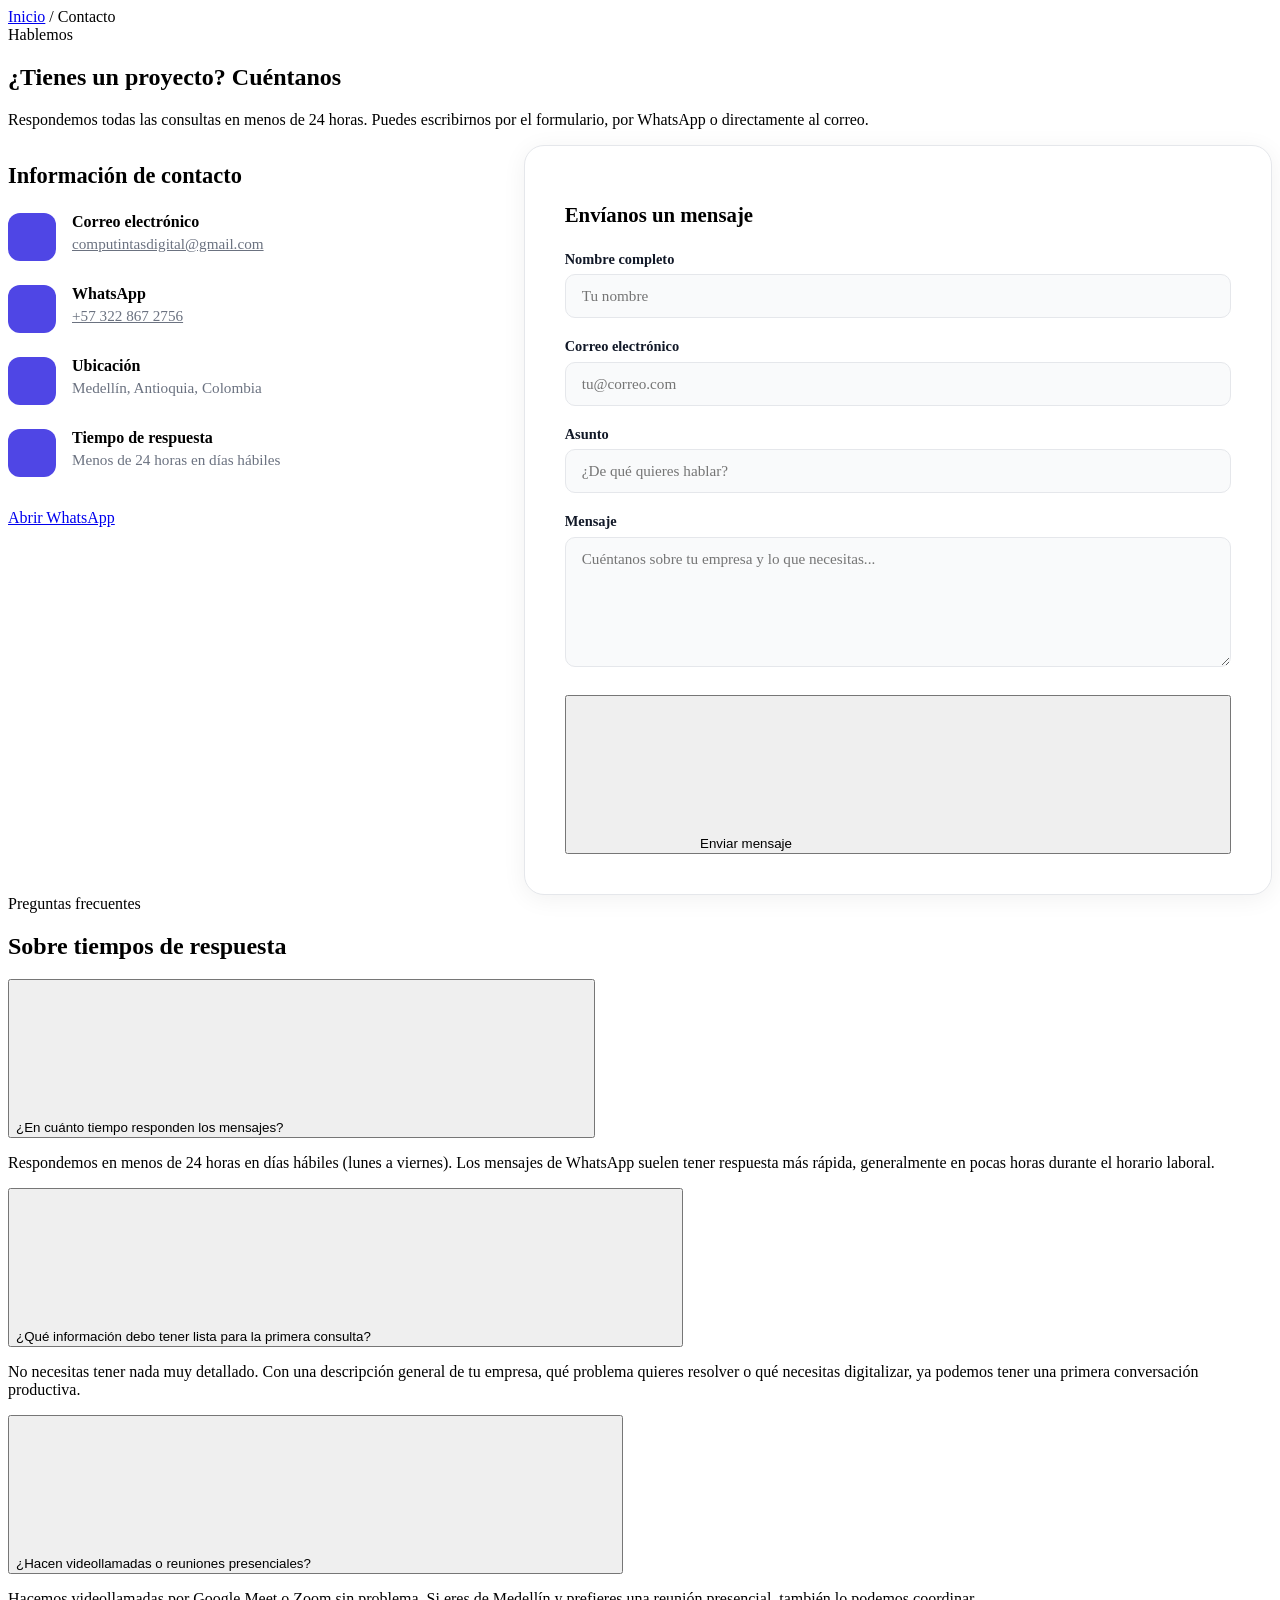
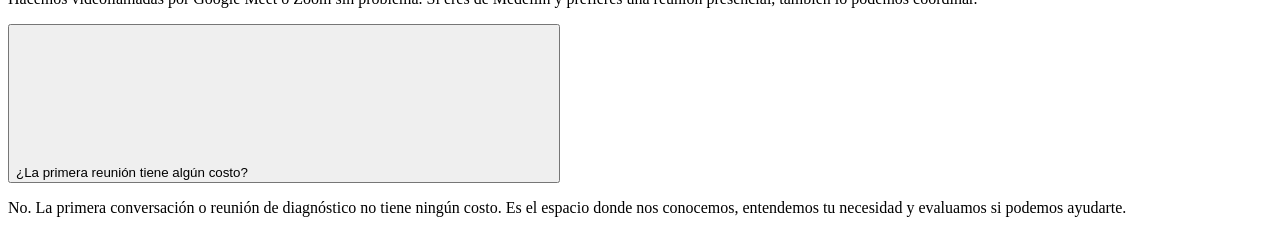
==== contacto/index.html @ 759f78fa "feat: agregar 6 paginas (SEO: paginas-web, desarrollo-software, software-empresarial + estandar: por" ====
<!DOCTYPE html>
<html lang="es">
<head>
  <meta charset="UTF-8" />
  <meta name="viewport" content="width=device-width, initial-scale=1.0" />
  <title>Contacto | Computintas Digital</title>
  <meta name="description" content="Contáctanos para hablar sobre tu proyecto. Respondemos en menos de 24 horas. Escríbenos por WhatsApp o correo electrónico." />
  <link rel="canonical" href="https://computintasdigital.com/contacto/" />
  <link rel="icon" type="image/png" href="/web/favicon.png" />
  <link rel="stylesheet" href="/web/assets/css/styles.css?v=191" />
  <link rel="stylesheet" href="/web/assets/css/page-styles.css?v=1" />
  <style>
    /* Estilos del formulario de contacto */
    .contact-grid {
      display: grid;
      grid-template-columns: 1fr 1.6fr;
      gap: 3rem;
      align-items: start;
    }
    @media (max-width: 768px) {
      .contact-grid { grid-template-columns: 1fr; }
    }
    .contact-info-list {
      display: flex;
      flex-direction: column;
      gap: 1.5rem;
      list-style: none;
      padding: 0;
      margin: 0;
    }
    .contact-info-item {
      display: flex;
      align-items: flex-start;
      gap: 1rem;
    }
    .contact-info-item .icon-wrap {
      width: 48px;
      height: 48px;
      border-radius: 12px;
      background: var(--color-primary, #4f46e5);
      display: flex;
      align-items: center;
      justify-content: center;
      flex-shrink: 0;
    }
    .contact-info-item .icon-wrap svg {
      width: 1.4rem;
      height: 1.4rem;
      color: #fff;
      fill: none;
      stroke: currentColor;
      stroke-width: 2;
    }
    .contact-info-item strong { display: block; font-weight: 600; margin-bottom: .2rem; }
    .contact-info-item span { color: var(--color-text-muted, #6b7280); font-size: .95rem; }
    /* Formulario */
    .contact-form-card {
      background: var(--color-surface, #fff);
      border: 1px solid var(--color-border, #e5e7eb);
      border-radius: 1.25rem;
      padding: 2.5rem;
      box-shadow: 0 4px 24px rgba(0,0,0,.06);
    }
    .form-group { margin-bottom: 1.25rem; }
    .form-group label {
      display: block;
      font-size: .9rem;
      font-weight: 600;
      margin-bottom: .4rem;
      color: var(--color-text, #111827);
    }
    .form-group input,
    .form-group select,
    .form-group textarea {
      width: 100%;
      padding: .75rem 1rem;
      border: 1.5px solid var(--color-border, #e5e7eb);
      border-radius: .625rem;
      font-size: .95rem;
      font-family: inherit;
      background: var(--color-bg, #f9fafb);
      color: var(--color-text, #111827);
      transition: border-color .2s, box-shadow .2s;
      box-sizing: border-box;
    }
    .form-group input:focus,
    .form-group select:focus,
    .form-group textarea:focus {
      outline: none;
      border-color: var(--color-primary, #4f46e5);
      box-shadow: 0 0 0 3px rgba(79,70,229,.12);
    }
    .form-group textarea { min-height: 130px; resize: vertical; }
    .form-status {
      margin-top: 1rem;
      padding: .875rem 1.25rem;
      border-radius: .75rem;
      font-size: .95rem;
      font-weight: 500;
      display: none;
    }
    .form-status.success {
      background: #ecfdf5;
      color: #065f46;
      border: 1px solid #a7f3d0;
      display: block;
    }
    .form-status.error {
      background: #fef2f2;
      color: #991b1b;
      border: 1px solid #fecaca;
      display: block;
    }
    .btn-submit-wrap { margin-top: 1.5rem; }
    .btn-submit-wrap .btn { width: 100%; justify-content: center; }
  </style>
</head>
<body>

  <div id="site-header-placeholder"></div>

  <main>

    <!-- HERO -->
    <section class="page-hero">
      <div class="page-breadcrumb">
        <a href="/">Inicio</a> / <span>Contacto</span>
      </div>
      <span class="page-hero-badge badge badge-primary">Hablemos</span>
      <h1>¿Tienes un proyecto? Cuéntanos</h1>
      <p>Respondemos todas las consultas en menos de 24 horas. Puedes escribirnos por el formulario, por WhatsApp o directamente al correo.</p>
    </section>

    <!-- GRID DE CONTACTO + FORMULARIO -->
    <section class="page-section">
      <div class="contact-grid">

        <!-- Info de contacto -->
        <div>
          <h2 style="font-size:1.4rem;margin-bottom:1.5rem;">Información de contacto</h2>
          <ul class="contact-info-list">
            <li class="contact-info-item reveal-on-scroll">
              <div class="icon-wrap">
                <svg class="icon"><use href="#i-mail"></use></svg>
              </div>
              <div>
                <strong>Correo electrónico</strong>
                <span><a href="mailto:computintasdigital@gmail.com" style="color:inherit;">computintasdigital@gmail.com</a></span>
              </div>
            </li>
            <li class="contact-info-item reveal-on-scroll">
              <div class="icon-wrap">
                <svg class="icon"><use href="#i-phone"></use></svg>
              </div>
              <div>
                <strong>WhatsApp</strong>
                <span><a href="https://wa.me/573228672756" target="_blank" rel="noopener noreferrer" style="color:inherit;">+57 322 867 2756</a></span>
              </div>
            </li>
            <li class="contact-info-item reveal-on-scroll">
              <div class="icon-wrap">
                <svg class="icon"><use href="#i-map"></use></svg>
              </div>
              <div>
                <strong>Ubicación</strong>
                <span>Medellín, Antioquia, Colombia</span>
              </div>
            </li>
            <li class="contact-info-item reveal-on-scroll">
              <div class="icon-wrap">
                <svg class="icon"><use href="#i-clock"></use></svg>
              </div>
              <div>
                <strong>Tiempo de respuesta</strong>
                <span>Menos de 24 horas en días hábiles</span>
              </div>
            </li>
          </ul>

          <div style="margin-top:2rem;">
            <a href="https://wa.me/573228672756" target="_blank" rel="noopener noreferrer" class="btn btn-primary" style="display:inline-flex;">
              Abrir WhatsApp
              <svg class="icon"><use href="#i-arrow-right"></use></svg>
            </a>
          </div>
        </div>

        <!-- Formulario -->
        <div class="contact-form-card reveal-on-scroll">
          <h2 style="font-size:1.3rem;margin-bottom:1.5rem;">Envíanos un mensaje</h2>
          <form id="contact-form" action="https://formspree.io/f/xjgdbqnv" method="POST" novalidate>
            <div class="form-group">
              <label for="contact-name">Nombre completo</label>
              <input type="text" id="contact-name" name="nombre" placeholder="Tu nombre" required autocomplete="name" />
            </div>
            <div class="form-group">
              <label for="contact-email">Correo electrónico</label>
              <input type="email" id="contact-email" name="email" placeholder="tu@correo.com" required autocomplete="email" />
            </div>
            <div class="form-group">
              <label for="contact-subject">Asunto</label>
              <input type="text" id="contact-subject" name="asunto" placeholder="¿De qué quieres hablar?" required />
            </div>
            <div class="form-group">
              <label for="contact-message">Mensaje</label>
              <textarea id="contact-message" name="mensaje" placeholder="Cuéntanos sobre tu empresa y lo que necesitas..." required></textarea>
            </div>
            <div id="form-status" class="form-status" role="alert" aria-live="polite"></div>
            <div class="btn-submit-wrap">
              <button type="submit" id="contact-submit" class="btn btn-primary">
                <span id="btn-text">Enviar mensaje</span>
                <svg class="icon"><use href="#i-arrow-right"></use></svg>
              </button>
            </div>
          </form>
        </div>

      </div>
    </section>

    <!-- FAQ CORTA -->
    <section class="page-section-alt">
      <div class="section-header">
        <span class="badge badge-primary">Preguntas frecuentes</span>
        <h2>Sobre tiempos de respuesta</h2>
      </div>
      <div class="faq-list">
        <div class="faq-item">
          <button class="faq-question" aria-expanded="false">
            <span>¿En cuánto tiempo responden los mensajes?</span>
            <svg class="icon faq-icon"><use href="#i-arrow-right"></use></svg>
          </button>
          <div class="faq-answer">
            <div class="faq-answer-inner">
              <p>Respondemos en menos de 24 horas en días hábiles (lunes a viernes). Los mensajes de WhatsApp suelen tener respuesta más rápida, generalmente en pocas horas durante el horario laboral.</p>
            </div>
          </div>
        </div>
        <div class="faq-item">
          <button class="faq-question" aria-expanded="false">
            <span>¿Qué información debo tener lista para la primera consulta?</span>
            <svg class="icon faq-icon"><use href="#i-arrow-right"></use></svg>
          </button>
          <div class="faq-answer">
            <div class="faq-answer-inner">
              <p>No necesitas tener nada muy detallado. Con una descripción general de tu empresa, qué problema quieres resolver o qué necesitas digitalizar, ya podemos tener una primera conversación productiva.</p>
            </div>
          </div>
        </div>
        <div class="faq-item">
          <button class="faq-question" aria-expanded="false">
            <span>¿Hacen videollamadas o reuniones presenciales?</span>
            <svg class="icon faq-icon"><use href="#i-arrow-right"></use></svg>
          </button>
          <div class="faq-answer">
            <div class="faq-answer-inner">
              <p>Hacemos videollamadas por Google Meet o Zoom sin problema. Si eres de Medellín y prefieres una reunión presencial, también lo podemos coordinar.</p>
            </div>
          </div>
        </div>
        <div class="faq-item">
          <button class="faq-question" aria-expanded="false">
            <span>¿La primera reunión tiene algún costo?</span>
            <svg class="icon faq-icon"><use href="#i-arrow-right"></use></svg>
          </button>
          <div class="faq-answer">
            <div class="faq-answer-inner">
              <p>No. La primera conversación o reunión de diagnóstico no tiene ningún costo. Es el espacio donde nos conocemos, entendemos tu necesidad y evaluamos si podemos ayudarte.</p>
            </div>
          </div>
        </div>
      </div>
    </section>

  </main>

  <div id="site-footer-placeholder"></div>

  <script src="/web/assets/js/components.js"></script>
  <script src="/web/assets/js/page-faq.js"></script>
  <script>
    (function () {
      const form = document.getElementById('contact-form');
      const statusEl = document.getElementById('form-status');
      const submitBtn = document.getElementById('contact-submit');
      const btnText = document.getElementById('btn-text');

      if (!form) return;

      form.addEventListener('submit', async function (e) {
        e.preventDefault();

        // Validación básica
        const nombre = form.querySelector('#contact-name').value.trim();
        const email = form.querySelector('#contact-email').value.trim();
        const mensaje = form.querySelector('#contact-message').value.trim();

        if (!nombre || !email || !mensaje) {
          showStatus('Por favor completa todos los campos obligatorios.', 'error');
          return;
        }

        // Estado de carga
        submitBtn.disabled = true;
        btnText.textContent = 'Enviando...';
        statusEl.className = 'form-status';
        statusEl.style.display = 'none';

        try {
          const data = new FormData(form);
          const response = await fetch(form.action, {
            method: 'POST',
            body: data,
            headers: { 'Accept': 'application/json' }
          });

          if (response.ok) {
            showStatus('¡Mensaje enviado correctamente! Te responderemos pronto.', 'success');
            form.reset();
          } else {
            const json = await response.json().catch(() => ({}));
            const msg = (json.errors && json.errors.map(err => err.message).join(', ')) ||
              'Ocurrió un error al enviar el mensaje. Inténtalo de nuevo o escríbenos directamente al correo.';
            showStatus(msg, 'error');
          }
        } catch (err) {
          showStatus('No se pudo conectar. Verifica tu conexión a internet e inténtalo de nuevo.', 'error');
        } finally {
          submitBtn.disabled = false;
          btnText.textContent = 'Enviar mensaje';
        }
      });

      function showStatus(message, type) {
        statusEl.textContent = message;
        statusEl.className = 'form-status ' + type;
        statusEl.scrollIntoView({ behavior: 'smooth', block: 'nearest' });
      }
    })();
  </script>
</body>
</html>
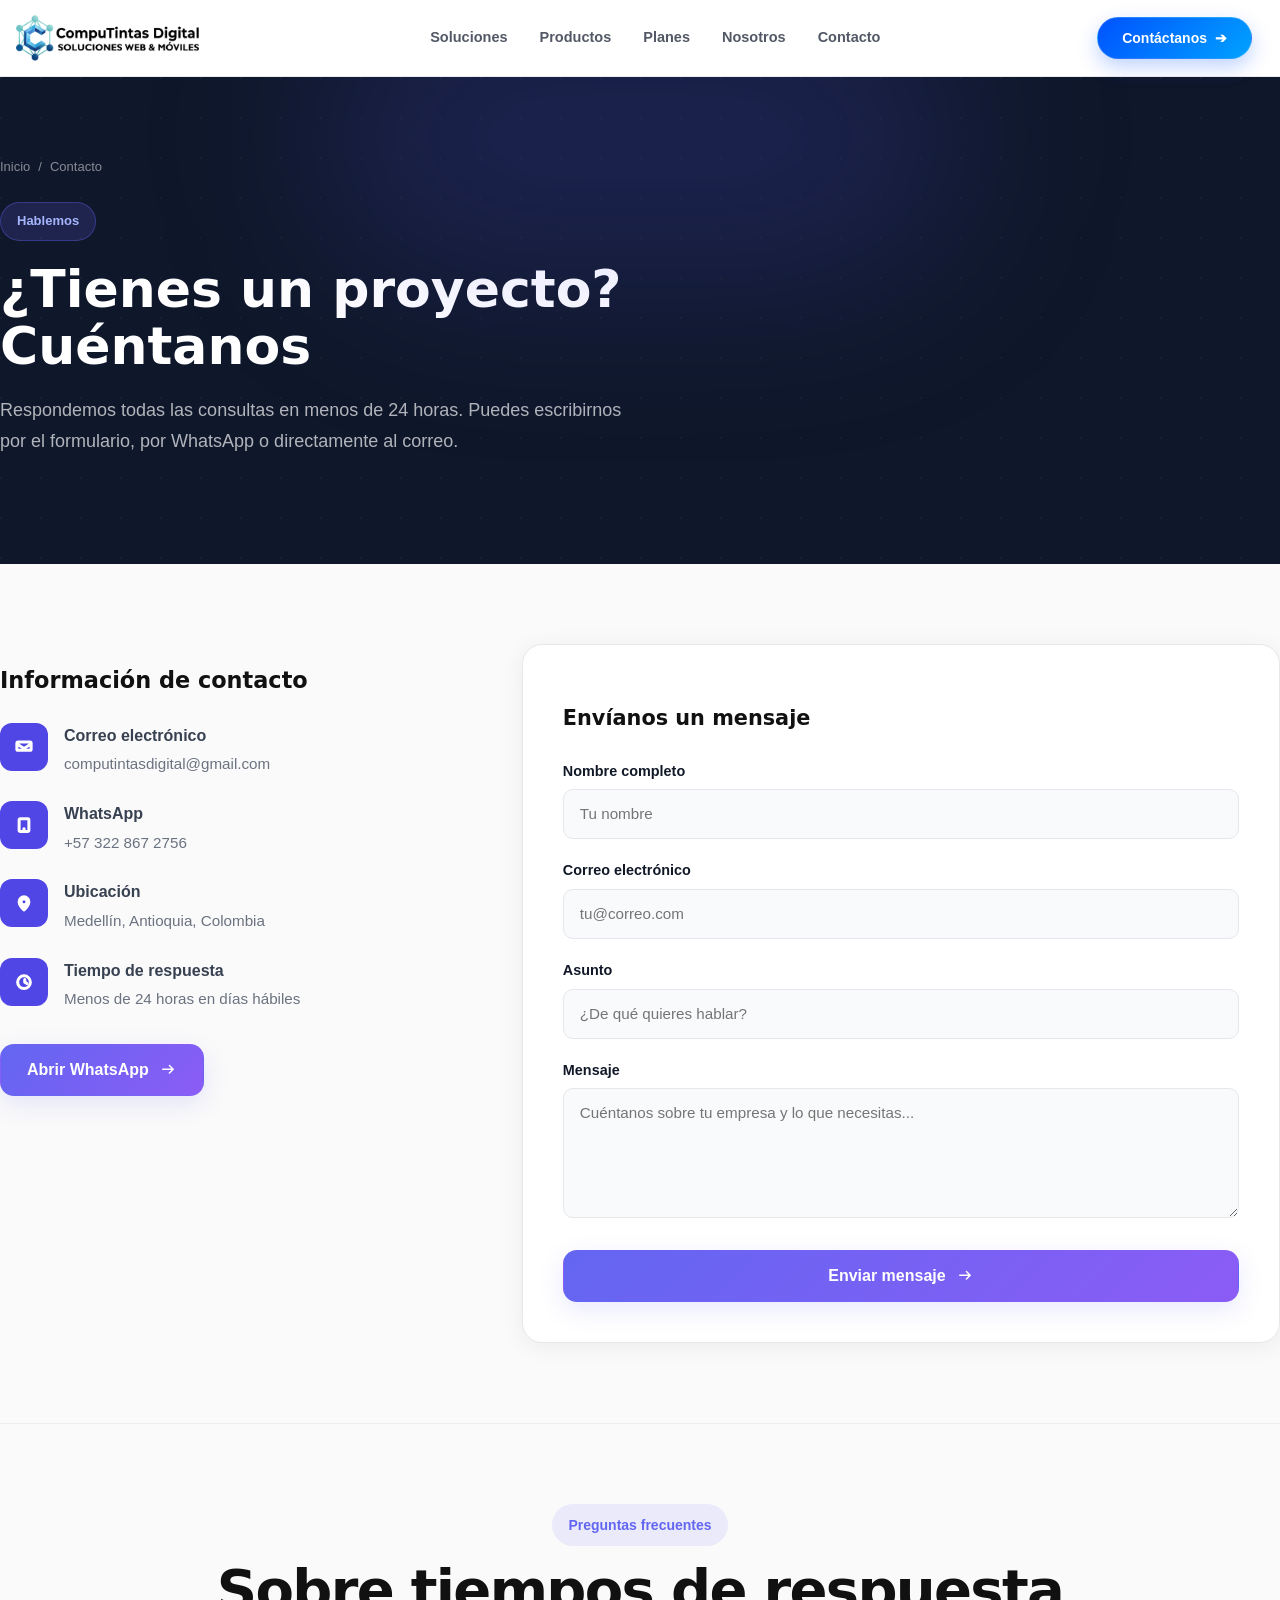
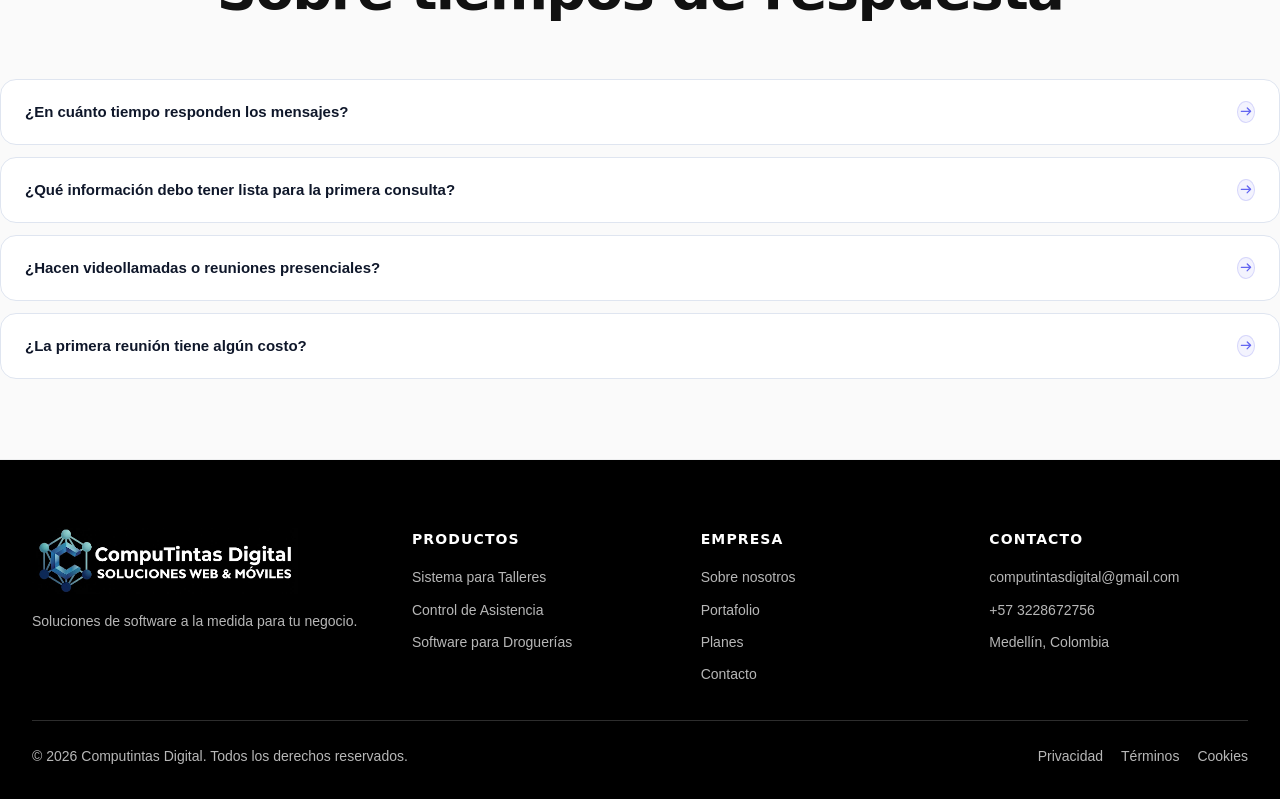
==== commit cbf1f842: "fix: eliminar prefijo /web/ de todas las rutas internas + agregar .htaccess al repo para que no se p" ====
--- a/contacto/index.html
+++ b/contacto/index.html
@@ -6,9 +6,9 @@
   <title>Contacto | Computintas Digital</title>
   <meta name="description" content="Contáctanos para hablar sobre tu proyecto. Respondemos en menos de 24 horas. Escríbenos por WhatsApp o correo electrónico." />
   <link rel="canonical" href="https://computintasdigital.com/contacto/" />
-  <link rel="icon" type="image/png" href="/web/favicon.png" />
-  <link rel="stylesheet" href="/web/assets/css/styles.css?v=191" />
-  <link rel="stylesheet" href="/web/assets/css/page-styles.css?v=1" />
+  <link rel="icon" type="image/png" href="/favicon.png" />
+  <link rel="stylesheet" href="/assets/css/styles.css?v=191" />
+  <link rel="stylesheet" href="/assets/css/page-styles.css?v=1" />
   <style>
     /* Estilos del formulario de contacto */
     .contact-grid {
@@ -276,8 +276,8 @@
 
   <div id="site-footer-placeholder"></div>
 
-  <script src="/web/assets/js/components.js"></script>
-  <script src="/web/assets/js/page-faq.js"></script>
+  <script src="/assets/js/components.js"></script>
+  <script src="/assets/js/page-faq.js"></script>
   <script>
     (function () {
       const form = document.getElementById('contact-form');
--- a/assets/css/styles.css
+++ b/assets/css/styles.css
@@ -0,0 +1,3532 @@
+/* Estilos principales del sitio Computintas Digital.
+   Extraídos desde el HTML original para facilitar mantenimiento en Antigravity. */
+
+:root {
+      --background: #fafafa;
+      --foreground: #111111;
+      --card: #ffffff;
+      --card-foreground: #111111;
+      --primary: #6366f1;
+      --primary-strong: #4f46e5;
+      --primary-gradient: linear-gradient(135deg, #6366f1 0%, #8b5cf6 100%);
+      --primary-foreground: #ffffff;
+      --secondary: #0f172a;
+      --secondary-foreground: #f8fafc;
+      --muted: #f1f5f9;
+      --muted-foreground: #374151; /* Cambiado de #64748b al elegante gris pizarra #374151 */
+      --border: #e2e8f0;
+      --input: #f1f5f9;
+      --success: #10b981;
+      --shadow-sm: 0 4px 12px rgba(15, 23, 42, 0.04);
+      --shadow: 0 20px 60px rgba(15, 23, 42, 0.08);
+      --shadow-lg: 0 30px 80px rgba(15, 23, 42, 0.16);
+      --shadow-primary: 0 16px 40px rgba(99, 102, 241, 0.25);
+      --radius: 20px;
+      --container: 1280px;
+    }
+
+    * { box-sizing: border-box; }
+    html { scroll-behavior: smooth; overflow-x: hidden; }
+    body {
+      margin: 0;
+      font-family: 'Segoe UI', -apple-system, BlinkMacSystemFont, Roboto, Helvetica, Arial, sans-serif;
+      background: var(--background);
+      color: #374151; /* El color gris pizarra oscuro de la captura */
+      line-height: 1.6; /* Un interlineado más alto y legible */
+      overflow-x: hidden;
+    }
+
+    /* Mantener fuente e identidad original de los títulos */
+    h1, h2, h3, h4, h5, h6, .product-title {
+      font-family: Inter, ui-sans-serif, system-ui, -apple-system, BlinkMacSystemFont, "Segoe UI", sans-serif !important;
+      color: #111111; /* Mantener títulos oscuros sobre fondos claros */
+    }
+
+    /* Mantener títulos claros en todas las secciones oscuras */
+    .hero h1,
+    .dark-bg h1,
+    .dark-bg h2,
+    .dark-bg h3,
+    .dark-bg h4,
+    .footer h3,
+    .footer-column h3 {
+      color: #ffffff !important;
+    }
+
+    img { max-width: 100%; display: block; }
+    a { color: inherit; text-decoration: none; }
+    button, input, textarea {
+      font: inherit;
+    }
+
+    .container {
+      width: min(calc(100% - 32px), var(--container));
+      margin: 0 auto;
+    }
+
+    .section {
+      padding: 88px 0;
+    }
+
+    .badge {
+      display: inline-flex;
+      align-items: center;
+      gap: 10px;
+      padding: 10px 16px;
+      border-radius: 999px;
+      font-size: 14px;
+      font-weight: 600;
+    }
+
+    .btn {
+      display: inline-flex;
+      align-items: center;
+      justify-content: center;
+      gap: 10px;
+      min-height: 52px;
+      padding: 0 26px;
+      border-radius: 14px;
+      border: 1px solid transparent;
+      font-weight: 700;
+      cursor: pointer;
+      transition: all 0.3s cubic-bezier(0.4, 0, 0.2, 1);
+    }
+
+    .btn:hover {
+      transform: translateY(-2px) scale(1.02);
+    }
+
+    .btn:active {
+      transform: translateY(0) scale(0.98);
+    }
+
+    .btn-primary {
+      background: var(--primary-gradient);
+      color: var(--primary-foreground);
+      box-shadow: 0 8px 24px rgba(99, 102, 241, 0.15);
+    }
+
+    .btn-primary:hover {
+      box-shadow: var(--shadow-primary);
+    }
+
+    .btn-light {
+      background: rgba(255, 255, 255, 0.95);
+      color: var(--secondary);
+      backdrop-filter: blur(8px);
+    }
+
+    .btn-light:hover {
+      background: #ffffff;
+      box-shadow: 0 16px 40px rgba(0, 0, 0, 0.12);
+    }
+
+    .btn-outline {
+      background: transparent;
+      color: #ffffff;
+      border: 1.5px solid rgba(255, 255, 255, 0.3);
+      backdrop-filter: blur(4px);
+    }
+
+    .btn-outline:hover {
+      background: rgba(255, 255, 255, 0.1);
+      border-color: rgba(255, 255, 255, 0.8);
+    }
+
+    .btn-outline-dark {
+      background: transparent;
+      color: var(--foreground);
+      border: 1.5px solid var(--border);
+    }
+
+    .btn-outline-dark:hover {
+      border-color: var(--primary);
+      color: var(--primary-strong);
+      box-shadow: var(--shadow-sm);
+    }
+
+    .icon {
+      width: 18px;
+      height: 18px;
+      flex: 0 0 18px;
+    }
+
+    .icon-lg {
+      width: 22px;
+      height: 22px;
+      flex: 0 0 22px;
+    }
+
+    .site-header {
+      position: sticky;
+      top: 0;
+      z-index: 1000;
+      background: #ffffff !important;
+      border-bottom: 1px solid rgba(15, 23, 42, 0.08) !important;
+      transition: background-color 0.3s ease, border-color 0.3s ease;
+    }
+
+    .site-header .container {
+      width: calc(100% - 12px);
+      max-width: 100%;
+      margin: 0;
+      padding-left: 10px;
+      padding-right: 16px;
+    }
+
+    .header-inner {
+      min-height: 76px;
+      display: flex;
+      align-items: center;
+      justify-content: space-between;
+      gap: 20px;
+    }
+
+    .brand {
+      display: inline-flex;
+      align-items: center;
+      margin-right: 8px;
+    }
+
+    .brand img {
+      height: 46px;
+      width: auto;
+      transition: transform 0.3s cubic-bezier(0.4, 0, 0.2, 1);
+    }
+
+    .brand:hover img {
+      transform: scale(1.03);
+    }
+
+    .desktop-nav {
+      display: flex;
+      align-items: center;
+      gap: 32px;
+    }
+
+    .desktop-nav a {
+      font-size: 14.5px;
+      font-weight: 600;
+      color: rgba(15, 23, 42, 0.72) !important;
+      transition: color 0.3s ease;
+      position: relative;
+      padding: 8px 0;
+      text-decoration: none;
+    }
+
+    .desktop-nav a:hover,
+    .desktop-nav a.active {
+      color: #0052ff !important;
+    }
+
+    .desktop-nav a::after {
+      content: "";
+      position: absolute;
+      bottom: -2px;
+      left: 0;
+      width: 0;
+      height: 2px;
+      background: linear-gradient(90deg, #0052ff, #00a2ff);
+      box-shadow: 0 0 8px rgba(0, 82, 255, 0.2);
+      transition: width 0.3s cubic-bezier(0.16, 1, 0.3, 1);
+    }
+
+    .desktop-nav a:hover::after,
+    .desktop-nav a.active::after {
+      width: 100%;
+    }
+
+    .header-actions {
+      display: flex;
+      align-items: center;
+      gap: 16px;
+    }
+
+    .header-actions .btn-primary {
+      background: linear-gradient(135deg, #0052ff 0%, #00a2ff 100%) !important;
+      color: #ffffff !important;
+      border-radius: 99px !important;
+      font-size: 14px;
+      font-weight: 700;
+      padding: 0 24px !important;
+      min-height: 42px !important;
+      border: 1px solid rgba(255, 255, 255, 0.15) !important;
+      box-shadow: 0 8px 20px rgba(0, 82, 255, 0.25);
+      transition: all 0.3s cubic-bezier(0.4, 0, 0.2, 1);
+      display: inline-flex;
+      align-items: center;
+      justify-content: center;
+      gap: 8px;
+      text-decoration: none;
+    }
+
+    .header-actions .btn-primary .arrow {
+      transition: transform 0.3s ease;
+      font-size: 14px;
+      display: inline-block;
+    }
+
+    .header-actions .btn-primary:hover {
+      box-shadow: 0 12px 28px rgba(0, 82, 255, 0.45);
+      transform: translateY(-2px) scale(1.02);
+    }
+
+    .header-actions .btn-primary:hover .arrow {
+      transform: translateX(4px);
+    }
+
+    .menu-toggle {
+      display: none;
+      width: 44px;
+      height: 44px;
+      border-radius: 12px;
+      border: 1px solid rgba(15, 23, 42, 0.08);
+      background: rgba(15, 23, 42, 0.04);
+      align-items: center;
+      justify-content: center;
+      cursor: pointer;
+      transition: all 0.25s ease;
+    }
+
+    .menu-toggle:hover {
+      background: rgba(15, 23, 42, 0.08);
+      border-color: rgba(0, 82, 255, 0.2);
+    }
+
+    .menu-toggle span, .menu-toggle::before, .menu-toggle::after {
+      content: "";
+      display: block;
+      width: 20px;
+      height: 2px;
+      background: #0f172a;
+      border-radius: 999px;
+      transition: transform .2s ease, opacity .2s ease;
+      position: relative;
+    }
+
+    .menu-toggle::before { position: absolute; transform: translateY(-6px); }
+    .menu-toggle::after { position: absolute; transform: translateY(6px); }
+
+    .menu-toggle.active span { opacity: 0; }
+    .menu-toggle.active::before { transform: rotate(45deg); }
+    .menu-toggle.active::after { transform: rotate(-45deg); }
+
+    .mobile-nav {
+      display: none;
+      padding: 0 16px 24px;
+      background: rgba(255, 255, 255, 0.98) !important;
+      border-top: 1px solid rgba(15, 23, 42, 0.08) !important;
+      backdrop-filter: blur(16px);
+      -webkit-backdrop-filter: blur(16px);
+      border-radius: 0 0 20px 20px;
+      box-shadow: 0 15px 30px rgba(0, 0, 0, 0.08);
+    }
+
+    .mobile-nav.open {
+      display: block;
+    }
+
+    .mobile-nav .mobile-links {
+      display: grid;
+      gap: 10px;
+      padding-top: 16px;
+    }
+
+    .mobile-nav a {
+      padding: 12px 16px;
+      border-radius: 12px;
+      color: rgba(15, 23, 42, 0.75) !important;
+      font-weight: 600;
+      transition: all 0.25s ease;
+      text-decoration: none;
+    }
+
+    .mobile-nav a:hover,
+    .mobile-nav a.active {
+      color: #0052ff !important;
+      background: rgba(0, 82, 255, 0.05);
+    }
+
+    .mobile-nav .btn-primary {
+      margin-top: 8px;
+      background: linear-gradient(135deg, #0052ff 0%, #00a2ff 100%) !important;
+      color: #ffffff !important;
+      border-radius: 99px !important;
+      padding: 12px 24px !important;
+      text-align: center;
+      font-weight: 700;
+      box-shadow: 0 6px 16px rgba(0, 82, 255, 0.2);
+      display: flex;
+      align-items: center;
+      justify-content: center;
+      gap: 8px;
+      text-decoration: none;
+    }
+
+    .hero {
+      position: relative;
+      overflow: hidden;
+      color: #ffffff;
+      background: #0f1117;
+    }
+
+    .hero::before {
+      content: "";
+      position: absolute;
+      inset: 0;
+      background-image: url("../img/hero-workspace-bg.jpg");
+      background-position: center center;
+      background-size: cover;
+      background-repeat: no-repeat;
+      opacity: 1;
+      image-rendering: auto;
+    }
+
+    .hero::after {
+      content: "";
+      position: absolute;
+      inset: 0;
+      background: transparent;
+      pointer-events: none;
+    }
+
+    .hero-inner {
+      position: relative;
+      z-index: 1;
+      padding-top: 48px;
+    }
+
+    .hero-grid {
+      display: flex;
+      flex-direction: column;
+      align-items: center;
+      justify-content: center;
+      text-align: center;
+      padding: 16px 0 40px;
+    }
+
+    .hero-copy {
+      max-width: 860px;
+      margin: 0 auto;
+      display: flex;
+      flex-direction: column;
+      align-items: center;
+      justify-content: center;
+      z-index: 2;
+    }
+
+    /* Espaciador responsivo para dejar el computador del fondo completamente despejado */
+    .hero-laptop-spacer {
+      width: 100%;
+      height: 350px;
+      pointer-events: none;
+    }
+
+    /* --- Top Kicker Style: — Professional — --- */
+    .hero-kicker-row {
+      display: flex;
+      align-items: center;
+      justify-content: center;
+      gap: 16px;
+      margin-bottom: 24px;
+      width: 100%;
+    }
+
+    .kicker-line {
+      height: 1px;
+      width: 60px;
+      background: linear-gradient(90deg, transparent, #0052ff);
+    }
+    
+    .hero-kicker-row .kicker-line:last-child {
+      background: linear-gradient(90deg, #0052ff, transparent);
+    }
+
+    .hero-kicker {
+      font-family: 'Outfit', sans-serif;
+      font-size: 16px;
+      font-weight: 500;
+      font-style: italic;
+      color: #38bdf8;
+      text-transform: capitalize;
+      letter-spacing: 1px;
+      background: transparent !important;
+      border: none !important;
+      padding: 0 !important;
+      margin: 0 !important;
+      box-shadow: none !important;
+      backdrop-filter: none !important;
+    }
+
+    /* --- Title Style --- */
+    .hero-title {
+      font-size: clamp(32px, 4.5vw, 48px);
+      font-weight: 800;
+      line-height: 1.15;
+      color: #ffffff;
+      margin: 0 0 12px;
+      letter-spacing: -1px;
+      display: flex;
+      flex-direction: column;
+      align-items: center;
+      gap: 6px;
+    }
+
+    .title-main {
+      font-family: 'Outfit', sans-serif;
+    }
+
+    /* --- Accent Row Style: --- Design --- --- */
+    .title-accent-row {
+      display: flex;
+      align-items: center;
+      justify-content: center;
+      gap: 20px;
+      width: 100%;
+    }
+
+    .accent-dots {
+      height: 1px;
+      width: 48px;
+      border-top: 2px dotted rgba(255, 255, 255, 0.25);
+    }
+
+    .hero-title .accent {
+      font-family: 'Outfit', sans-serif;
+      background: linear-gradient(135deg, #00d2ff 0%, #0052ff 100%) !important;
+      -webkit-background-clip: text !important;
+      -webkit-text-fill-color: transparent !important;
+      text-shadow: 0 0 30px rgba(0, 210, 255, 0.2);
+      font-weight: 800;
+    }
+
+    /* --- Subtitle Style --- */
+    .hero p.lead {
+      font-size: clamp(15px, 1.4vw, 17px);
+      color: rgba(255, 255, 255, 0.82);
+      max-width: 680px;
+      margin: 0 auto 16px;
+      line-height: 1.5;
+      font-weight: 400;
+    }
+
+    /* --- Bottom Divider Style: — ▬ • — --- */
+    .hero-divider-row {
+      display: flex;
+      align-items: center;
+      justify-content: center;
+      gap: 8px;
+      margin-bottom: 20px;
+      width: 100%;
+    }
+
+    .divider-pill {
+      height: 3px;
+      width: 40px;
+      background: #0052ff;
+      border-radius: 99px;
+      box-shadow: 0 0 10px rgba(0, 82, 255, 0.8);
+    }
+
+    .divider-dot {
+      height: 4px;
+      width: 4px;
+      background: #00d2ff;
+      border-radius: 50%;
+      box-shadow: 0 0 8px rgba(0, 210, 255, 0.8);
+    }
+
+    .hero-actions {
+      display: flex;
+      align-items: center;
+      justify-content: center;
+      gap: 16px;
+      margin-bottom: 28px;
+      width: 100%;
+    }
+
+    .trust-row {
+      display: flex;
+      flex-wrap: wrap;
+      gap: 24px;
+      color: rgba(255, 255, 255, 0.7);
+      font-size: 14px;
+      font-weight: 500;
+      justify-content: center;
+      margin-top: 12px;
+    }
+
+    .trust-item {
+      display: inline-flex;
+      align-items: center;
+      gap: 10px;
+    }
+
+    .check-icon {
+      color: var(--success);
+      width: 16px;
+      height: 16px;
+    }
+
+    .hero-media {
+      position: relative;
+      display: flex;
+      align-items: center;
+      justify-content: flex-end;
+      width: 100%;
+      min-height: 0;
+    }
+
+    .hero-media-frame {
+      width: 100%;
+      max-width: 640px;
+      height: clamp(280px, 31vw, 360px);
+      min-height: 0;
+      border-radius: 24px;
+      overflow: hidden;
+      border: 1px solid rgba(255,255,255,0.1);
+      background: rgba(0,0,0,0.2);
+      box-shadow: 0 24px 60px rgba(0, 0, 0, 0.4);
+      transform: translateY(0);
+      transition: transform 0.5s ease;
+    }
+
+    .hero-media-frame:hover {
+      transform: translateY(-8px);
+    }
+
+    .hero-media-frame img {
+      width: 100%;
+      height: 100%;
+      display: block;
+      object-fit: cover;
+      object-position: center;
+      transition: transform 0.7s ease;
+    }
+
+    .hero-media-frame:hover img {
+      transform: scale(1.05);
+    }
+
+    /* --- Service Glassmorphic Pillars --- */
+    .hero-pillars {
+      display: grid;
+      grid-template-columns: repeat(3, 1fr);
+      gap: 24px;
+      width: 100%;
+      margin: 40px auto 28px;
+      max-width: 860px;
+    }
+
+    .pillar-glass-card {
+      background: rgba(255, 255, 255, 0.05);
+      border: 1px solid rgba(255, 255, 255, 0.08);
+      backdrop-filter: blur(12px);
+      -webkit-backdrop-filter: blur(12px);
+      padding: 30px 20px 24px;
+      border-radius: 20px;
+      display: flex;
+      flex-direction: column;
+      align-items: center;
+      text-align: center;
+      transition: all 0.3s cubic-bezier(0.4, 0, 0.2, 1);
+      box-shadow: 0 10px 30px rgba(0, 0, 0, 0.15);
+      position: relative;
+      overflow: hidden;
+    }
+
+    .pillar-glass-card::before {
+      content: "";
+      position: absolute;
+      top: 0;
+      left: 0;
+      width: 100%;
+      height: 100%;
+      background: linear-gradient(180deg, rgba(255, 255, 255, 0.03) 0%, transparent 100%);
+      pointer-events: none;
+    }
+
+    .pillar-glass-card:hover {
+      transform: translateY(-5px);
+      border-color: rgba(255, 255, 255, 0.18);
+      box-shadow: 0 15px 40px rgba(0, 0, 0, 0.25);
+      background: rgba(255, 255, 255, 0.08);
+    }
+
+    /* Active Featured Card: Software a Medida */
+    .pillar-glass-card.featured {
+      background: rgba(0, 82, 255, 0.18);
+      border: 1.5px solid rgba(0, 210, 255, 0.4);
+      box-shadow: 0 15px 40px rgba(0, 82, 255, 0.3);
+    }
+
+    .pillar-glass-card.featured::before {
+      content: "";
+      position: absolute;
+      top: 0;
+      left: 50%;
+      transform: translateX(-50%);
+      width: 80%;
+      height: 3px;
+      background: linear-gradient(90deg, transparent, #00d2ff, transparent);
+      box-shadow: 0 0 10px #00d2ff;
+    }
+
+    .pillar-glass-card.featured:hover {
+      background: rgba(0, 82, 255, 0.24);
+      box-shadow: 0 20px 50px rgba(0, 82, 255, 0.45);
+      border-color: rgba(0, 210, 255, 0.6);
+    }
+
+    .pillar-icon-box {
+      width: 52px;
+      height: 52px;
+      border-radius: 50%;
+      background: rgba(255, 255, 255, 0.05);
+      border: 1px solid rgba(255, 255, 255, 0.1);
+      display: flex;
+      align-items: center;
+      justify-content: center;
+      margin-bottom: 18px;
+      color: #38bdf8;
+      transition: all 0.3s ease;
+    }
+
+    .pillar-glass-card.featured .pillar-icon-box {
+      background: rgba(0, 210, 255, 0.1);
+      border-color: rgba(0, 210, 255, 0.3);
+      color: #00d2ff;
+      box-shadow: 0 0 15px rgba(0, 210, 255, 0.25);
+    }
+
+    .pillar-glass-card:hover .pillar-icon-box {
+      transform: scale(1.08);
+      color: #ffffff;
+    }
+
+    .pillar-glass-card h3 {
+      font-size: 16px;
+      font-weight: 700;
+      color: #ffffff;
+      margin: 0 0 14px;
+      letter-spacing: -0.2px;
+    }
+
+    .pillar-dots {
+      display: flex;
+      gap: 6px;
+      align-items: center;
+      justify-content: center;
+      margin-top: auto;
+      border-top: 1.5px dotted rgba(255, 255, 255, 0.15);
+      padding-top: 12px;
+      width: 100%;
+    }
+
+    .pillar-glass-card.featured .pillar-dots {
+      border-top-style: solid;
+      border-top-color: rgba(0, 210, 255, 0.2);
+    }
+
+    .pillar-dots .dot {
+      width: 5px;
+      height: 5px;
+      border-radius: 50%;
+      background: rgba(255, 255, 255, 0.25);
+      transition: all 0.3s ease;
+    }
+
+    .pillar-dots .dot.active {
+      background: #38bdf8;
+      box-shadow: 0 0 8px #38bdf8;
+      width: 12px;
+      border-radius: 99px;
+    }
+
+    .pillar-glass-card.featured .pillar-dots .dot.active {
+      background: #00d2ff;
+      box-shadow: 0 0 10px #00d2ff;
+    }
+
+    .hero-unified-strip {
+      display: flex;
+      align-items: center;
+      justify-content: space-between;
+      width: 100%;
+      max-width: 860px;
+      background: rgba(10, 16, 32, 0.55);
+      border: 1px solid rgba(255, 255, 255, 0.08);
+      backdrop-filter: blur(14px);
+      -webkit-backdrop-filter: blur(14px);
+      padding: 16px 36px;
+      border-radius: 20px;
+      margin: 0 auto 34px;
+      box-shadow: 0 12px 36px rgba(0, 0, 0, 0.2);
+    }
+
+    .strip-item {
+      display: flex;
+      flex-direction: column;
+      text-align: left;
+    }
+
+    .strip-value {
+      font-size: 30px;
+      font-weight: 800;
+      color: #ffffff;
+      line-height: 1.1;
+      margin-bottom: 2px;
+      background: linear-gradient(135deg, #ffffff 0%, #cbd5e1 100%);
+      -webkit-background-clip: text;
+      -webkit-text-fill-color: transparent;
+    }
+
+    .strip-label {
+      font-size: 13.5px;
+      color: rgba(255, 255, 255, 0.65);
+      font-weight: 500;
+    }
+
+    .strip-divider {
+      width: 1px;
+      height: 38px;
+      background: rgba(255, 255, 255, 0.1);
+    }
+
+    .strip-btn {
+      background: linear-gradient(135deg, #0052ff 0%, #00a2ff 100%) !important;
+      color: #ffffff !important;
+      border-radius: 99px !important;
+      font-size: 14px;
+      font-weight: 700;
+      padding: 0 24px !important;
+      min-height: 44px !important;
+      border: 1px solid rgba(255, 255, 255, 0.15) !important;
+      box-shadow: 0 8px 20px rgba(0, 82, 255, 0.25);
+      transition: all 0.3s ease;
+      display: inline-flex;
+      align-items: center;
+      justify-content: center;
+      gap: 8px;
+    }
+
+    .strip-btn:hover {
+      box-shadow: 0 12px 28px rgba(0, 82, 255, 0.45);
+      transform: translateY(-2px) scale(1.02);
+    }
+
+    /* --- Tagline Row --- */
+    .hero-tagline-row {
+      display: flex;
+      align-items: center;
+      justify-content: center;
+      gap: 16px;
+      width: 100%;
+      max-width: 600px;
+      margin: 0 auto;
+    }
+
+    .tagline-line {
+      height: 1px;
+      flex: 1;
+      background: linear-gradient(90deg, transparent, rgba(0, 82, 255, 0.5));
+    }
+
+    .hero-tagline-row .tagline-line:last-child {
+      background: linear-gradient(90deg, rgba(0, 82, 255, 0.5), transparent);
+    }
+
+    .tagline-content {
+      display: flex;
+      align-items: center;
+      gap: 12px;
+      font-size: 13.5px;
+      font-weight: 600;
+      color: rgba(255, 255, 255, 0.75);
+      letter-spacing: 1.5px;
+      text-transform: uppercase;
+    }
+
+    .tagline-content .bullet {
+      color: #38bdf8;
+      font-size: 10px;
+      text-shadow: 0 0 6px #38bdf8;
+    }
+
+    /* --- Responsive Adapts for Hero Pillars --- */
+    @media (max-width: 1024px) {
+      .hero-pillars {
+        grid-template-columns: repeat(2, 1fr);
+        gap: 18px;
+        padding: 0 16px;
+      }
+      .hero-unified-strip {
+        max-width: calc(100% - 32px);
+        padding: 16px 24px;
+      }
+    }
+
+    @media (max-width: 720px) {
+      .hero-pillars {
+        grid-template-columns: 1fr;
+        gap: 14px;
+      }
+      .hero-unified-strip {
+        flex-direction: column;
+        gap: 16px;
+        text-align: center;
+        border-radius: 18px;
+        padding: 24px 16px;
+      }
+      .strip-divider {
+        display: none;
+      }
+      .strip-item {
+        align-items: center;
+        text-align: center;
+      }
+      .strip-btn {
+        width: 100%;
+      }
+      .tagline-content {
+        font-size: 11px;
+        gap: 8px;
+      }
+    }
+
+    .section-header {
+      text-align: center;
+      margin-bottom: 58px;
+    }
+
+    .section-header h2 {
+      margin: 14px 0 14px;
+      font-size: clamp(34px, 5vw, 56px);
+      line-height: 1.08;
+      letter-spacing: -0.03em;
+    }
+
+    .section-header p {
+      margin: 0 auto;
+      max-width: 760px;
+      color: var(--muted-foreground);
+      font-size: 18px;
+    }
+
+    .badge-primary {
+      background: rgba(91,92,246,.10);
+      color: var(--primary);
+    }
+
+    .badge-dark {
+      background: rgba(255,255,255,.10);
+      color: rgba(255,255,255,.82);
+    }
+
+    .services-grid {
+      display: grid;
+      grid-template-columns: repeat(2, 1fr);
+      gap: 24px;
+      margin-bottom: 42px;
+    }
+
+    .service-card {
+      display: flex;
+      flex-direction: column;
+      height: 100%;
+      min-height: 0;
+      padding: 24px 24px 28px;
+      border-radius: 30px;
+      border: 1px solid var(--border);
+      background: var(--card);
+      transition: all 0.4s cubic-bezier(0.16, 1, 0.3, 1);
+      box-shadow: var(--shadow-sm);
+    }
+
+    .service-card:hover {
+      transform: translateY(-8px);
+      border-color: rgba(99, 102, 241, 0.3);
+      box-shadow: 0 20px 40px rgba(15, 23, 42, 0.08);
+    }
+
+    .service-card.highlight {
+      background: linear-gradient(to bottom right, #ffffff, #f8fafc);
+      color: var(--foreground);
+      border-color: var(--border);
+      box-shadow: var(--shadow-sm);
+    }
+
+    .service-card.highlight:hover {
+      transform: translateY(-8px);
+      border-color: rgba(99, 102, 241, 0.3);
+      box-shadow: 0 20px 40px rgba(99, 102, 241, 0.1);
+    }
+
+    .service-icon-wrap {
+      width: 52px;
+      height: 52px;
+      border-radius: 16px;
+      display: inline-flex;
+      align-items: center;
+      justify-content: center;
+      margin-bottom: 24px;
+    }
+
+    .service-card .service-icon-wrap {
+      background: rgba(91,92,246,.10);
+      color: var(--primary);
+    }
+
+    .service-card.highlight .service-icon-wrap {
+      background: rgba(91,92,246,.10);
+      color: var(--primary);
+    }
+
+    .service-card h3 {
+      margin: 0 0 14px;
+      font-size: 24px;
+      line-height: 1.06;
+      text-align: center;
+      color: #111111;
+      min-height: 28px;
+    }
+
+    .service-media {
+      width: 100%;
+      max-width: none;
+      margin-bottom: 16px;
+      border-radius: 10px;
+      overflow: hidden;
+      border: 1px solid rgba(15, 23, 42, 0.08);
+      box-shadow: 0 10px 24px rgba(15, 23, 42, 0.08);
+      background: #eef3ff;
+    }
+
+    .service-media img {
+      width: 100%;
+      height: 350px;
+      object-fit: cover;
+      display: block;
+      transition: transform 0.6s cubic-bezier(0.16, 1, 0.3, 1);
+    }
+
+    .service-card:hover .service-media img {
+      transform: scale(1.04);
+    }
+
+    .service-card.highlight .service-media {
+      border: 1px solid rgba(15, 23, 42, 0.08);
+      box-shadow: 0 10px 24px rgba(15, 23, 42, 0.08);
+    }
+
+    .service-body {
+      display: flex;
+      flex-direction: column;
+      gap: 8px;
+      min-height: auto;
+      margin-bottom: 10px;
+    }
+
+    .service-card p {
+      margin: 0;
+      color: var(--muted-foreground);
+      font-size: 16px;
+      line-height: 1.15;
+    }
+
+    .service-card.highlight p {
+      color: var(--muted-foreground);
+    }
+
+    .feature-list {
+      list-style: none;
+      padding: 0;
+      margin: 0;
+      display: grid;
+      gap: 6px;
+    }
+
+    .feature-list li {
+      display: flex;
+      align-items: flex-start;
+      gap: 12px;
+      font-size: 14px;
+      line-height: 1.14;
+      color: var(--muted-foreground);
+    }
+
+    .service-card.highlight .feature-list li {
+      color: var(--muted-foreground);
+    }
+
+    .feature-dot {
+      width: 6px;
+      height: 6px;
+      border-radius: 50%;
+      background: var(--primary);
+      flex: 0 0 6px;
+      margin-top: 7px;
+    }
+
+    .service-card.highlight .feature-dot {
+      background: var(--primary);
+    }
+
+    .service-link {
+      margin-top: 0;
+      display: inline-flex;
+      align-items: center;
+      justify-content: center;
+      gap: 10px;
+      align-self: flex-start;
+      min-height: 46px;
+      padding: 0 20px;
+      border-radius: 14px;
+      background: var(--primary);
+      color: #ffffff;
+      font-size: 14px;
+      font-weight: 800;
+      border: 1px solid transparent;
+      box-shadow: 0 14px 34px rgba(91, 92, 246, 0.22);
+      transition: transform .22s ease, box-shadow .22s ease, gap .22s ease, background-color .22s ease, color .22s ease;
+    }
+
+    .service-link:hover {
+      gap: 14px;
+      transform: translateY(-2px);
+      box-shadow: 0 18px 40px rgba(91, 92, 246, 0.28);
+    }
+
+    .service-card.highlight .service-link {
+      background: var(--primary);
+      color: #ffffff;
+      box-shadow: 0 14px 34px rgba(91, 92, 246, 0.22);
+    }
+
+    .services-cta {
+      text-align: center;
+    }
+
+    .services-cta p {
+      margin: 0 0 18px;
+      color: var(--muted-foreground);
+    }
+
+    .products-section {
+      background: transparent;
+      padding: 0;
+    }
+
+    .products-header-wrapper {
+      padding: 96px 0 32px;
+      text-align: center;
+    }
+
+    .products-header-wrapper.dark-bg {
+      background: var(--secondary); /* #0f172a */
+      color: #ffffff;
+    }
+
+    .product-row-section {
+      padding: 96px 0;
+      width: 100%;
+      display: flex;
+      align-items: center;
+      box-sizing: border-box;
+    }
+
+    .product-row-section.dark-bg {
+      background: var(--secondary); /* #0f172a */
+      color: #ffffff;
+    }
+
+    .product-row-section.light-bg {
+      background: #ffffff;
+      color: var(--foreground); /* #111111 */
+    }
+
+    .product-row {
+      display: flex;
+      align-items: center;
+      justify-content: space-between;
+      gap: 64px;
+      width: 100%;
+    }
+
+    /* Alternancia de Diseño: */
+    /* Fondo Oscuro: Texto a la Izquierda, Imagen a la Derecha */
+    .product-row-section.dark-bg .product-row {
+      flex-direction: row;
+    }
+
+    /* Fondo Claro: Imagen a la Izquierda, Texto a la Derecha */
+    .product-row-section.light-bg .product-row {
+      flex-direction: row-reverse;
+    }
+
+    .product-info {
+      flex: 1 1 50%;
+      display: flex;
+      flex-direction: column;
+      align-items: flex-start;
+      text-align: left;
+    }
+
+    .product-subtitle {
+      font-size: 13px;
+      font-weight: 700;
+      text-transform: uppercase;
+      letter-spacing: 0.15em;
+      margin-bottom: 12px;
+      display: inline-block;
+    }
+
+    /* Subtítulo en fondo oscuro */
+    .product-row-section.dark-bg .product-subtitle {
+      color: #8b8cff;
+    }
+
+    /* Subtítulo en fondo claro */
+    .product-row-section.light-bg .product-subtitle {
+      color: #0066cc; /* Azul corporativo vibrante */
+    }
+
+    .product-title {
+      font-size: clamp(28px, 4vw, 40px);
+      line-height: 1.15;
+      font-weight: 800;
+      margin: 0 0 20px;
+      letter-spacing: -0.02em;
+    }
+
+    /* Título en fondo oscuro */
+    .product-row-section.dark-bg .product-title {
+      color: #ffffff;
+    }
+
+    /* Título en fondo claro */
+    .product-row-section.light-bg .product-title {
+      color: #0f172a; /* Azul oscuro profundo */
+    }
+
+    .product-desc-p {
+      font-size: 16px;
+      line-height: 1.6;
+      margin: 0 0 16px;
+    }
+
+    /* Párrafos en fondo oscuro */
+    .product-row-section.dark-bg .product-desc-p {
+      color: rgba(255, 255, 255, 0.72);
+    }
+
+    /* Párrafos en fondo claro */
+    .product-row-section.light-bg .product-desc-p {
+      color: #374151; /* Uniforme con el color de la captura */
+    }
+
+    .product-desc-p:last-of-type {
+      margin-bottom: 24px;
+    }
+
+    .product-media {
+      flex: 1 1 50%;
+      border-radius: 28px;
+      overflow: hidden;
+      transition: transform 0.4s cubic-bezier(0.4, 0, 0.2, 1), box-shadow 0.4s cubic-bezier(0.4, 0, 0.2, 1), border-color 0.4s cubic-bezier(0.4, 0, 0.2, 1);
+    }
+
+    /* Media en fondo oscuro */
+    .product-row-section.dark-bg .product-media {
+      box-shadow: 0 25px 60px rgba(0, 0, 0, 0.4);
+      border: 1px solid rgba(255, 255, 255, 0.08);
+      background: rgba(255, 255, 255, 0.02);
+    }
+
+    .product-row-section.dark-bg .product-row:hover .product-media {
+      transform: translateY(-8px);
+      box-shadow: 0 35px 80px rgba(0, 0, 0, 0.6);
+      border-color: rgba(99, 102, 241, 0.3);
+    }
+
+    /* Media en fondo claro */
+    .product-row-section.light-bg .product-media {
+      box-shadow: 0 25px 60px rgba(15, 23, 42, 0.08);
+      border: 1px solid rgba(15, 23, 42, 0.06);
+      background: rgba(15, 23, 42, 0.01);
+    }
+
+    .product-row-section.light-bg .product-row:hover .product-media {
+      transform: translateY(-8px);
+      box-shadow: 0 35px 80px rgba(15, 23, 42, 0.14);
+      border-color: rgba(0, 112, 243, 0.25);
+    }
+
+    .product-media img {
+      width: 100%;
+      height: auto;
+      display: block;
+      object-fit: cover;
+      aspect-ratio: 16 / 9;
+    }
+
+    .chip-list {
+      list-style: none;
+      padding: 0;
+      margin: 8px 0 28px;
+      display: flex;
+      flex-wrap: wrap;
+      gap: 10px;
+    }
+
+    .chip-list li {
+      padding: 6px 14px;
+      border-radius: 999px;
+      font-size: 13px;
+      font-weight: 500;
+    }
+
+    /* Chips en fondo oscuro */
+    .product-row-section.dark-bg .chip-list li {
+      background: rgba(255, 255, 255, 0.05);
+      border: 1px solid rgba(255, 255, 255, 0.08);
+      color: rgba(255, 255, 255, 0.82);
+    }
+
+    /* Chips en fondo claro */
+    .product-row-section.light-bg .chip-list li {
+      background: rgba(15, 23, 42, 0.04);
+      border: 1px solid rgba(15, 23, 42, 0.08);
+      color: #374151; /* Uniforme con el color de la captura */
+    }
+
+    /* Botón CTA - Azul Vibrante Moderno en ambos fondos */
+    .product-link-btn {
+      display: inline-flex;
+      align-items: center;
+      justify-content: center;
+      min-height: 50px;
+      padding: 0 28px;
+      border-radius: 14px;
+      background: #007bff; /* Azul vibrante puro como el de tus capturas */
+      color: #ffffff;
+      font-size: 15px;
+      font-weight: 700;
+      text-decoration: none;
+      border: 1px solid transparent;
+      box-shadow: 0 10px 24px rgba(0, 123, 255, 0.25);
+      transition: transform 0.25s cubic-bezier(0.4, 0, 0.2, 1), box-shadow 0.25s cubic-bezier(0.4, 0, 0.2, 1), background-color 0.25s ease;
+    }
+
+    .product-link-btn:hover {
+      transform: translateY(-2px);
+      box-shadow: 0 14px 32px rgba(0, 123, 255, 0.35);
+      background: #0056b3; /* Azul más oscuro al pasar el ratón */
+    }
+
+
+    .about {
+      position: relative;
+      overflow: hidden;
+      background: var(--secondary);
+      color: #ffffff;
+    }
+
+    .about::before {
+      content: "";
+      position: absolute;
+      inset: 0;
+      opacity: .03;
+      background-image: radial-gradient(circle at 1px 1px, #ffffff 1px, transparent 0);
+      background-size: 40px 40px;
+    }
+
+    .about::after {
+      content: "";
+      position: absolute;
+      left: 50%;
+      top: -90px;
+      width: 640px;
+      height: 280px;
+      transform: translateX(-50%);
+      background: rgba(91,92,246,.18);
+      filter: blur(90px);
+      border-radius: 999px;
+    }
+
+    .about .container {
+      position: relative;
+      z-index: 1;
+    }
+
+    .about .section-header p {
+      color: rgba(255,255,255,.62);
+    }
+
+    .pillars-grid {
+      display: grid;
+      grid-template-columns: repeat(3, 1fr);
+      gap: 26px;
+      margin-bottom: 34px;
+    }
+
+    .pillar-card {
+      padding: 34px;
+      border-radius: 24px;
+      background: rgba(255,255,255,.03);
+      border: 1px solid rgba(255,255,255,.10);
+      transition: background-color .25s ease, border-color .25s ease, transform .25s ease;
+    }
+
+    .pillar-card:hover {
+      background: rgba(255,255,255,.06);
+      border-color: rgba(255,255,255,.18);
+      transform: translateY(-4px);
+    }
+
+    .pillar-icon {
+      width: 58px;
+      height: 58px;
+      border-radius: 18px;
+      display: inline-flex;
+      align-items: center;
+      justify-content: center;
+      margin-bottom: 22px;
+      background: rgba(91,92,246,.14);
+      border: 1px solid rgba(91,92,246,.25);
+      color: #8b8cff;
+    }
+
+    .pillar-card h3 {
+      margin: 0 0 14px;
+      font-size: 24px;
+      line-height: 1.18;
+    }
+
+    .pillar-card p {
+      margin: 0 0 20px;
+      color: rgba(255,255,255,.62);
+      font-size: 15px;
+    }
+
+    .pillar-features {
+      list-style: none;
+      padding: 0;
+      margin: 0;
+      display: grid;
+      gap: 12px;
+    }
+
+    .pillar-features li {
+      display: flex;
+      align-items: flex-start;
+      gap: 12px;
+      color: rgba(255,255,255,.76);
+      font-size: 14px;
+    }
+
+    .check-circle {
+      width: 17px;
+      height: 17px;
+      color: #8b8cff;
+      flex: 0 0 17px;
+      margin-top: 2px;
+    }
+
+    .about-stats {
+      padding: 34px;
+      margin-bottom: 24px;
+      border-radius: 24px;
+      background: rgba(255,255,255,.03);
+      border: 1px solid rgba(255,255,255,.10);
+    }
+
+    .about-stats-grid {
+      display: grid;
+      grid-template-columns: repeat(4, 1fr);
+      gap: 20px;
+    }
+
+    .about-stats-item {
+      text-align: center;
+    }
+
+    .about-stats-item .value {
+      margin-bottom: 6px;
+      font-size: clamp(30px, 3vw, 42px);
+      font-weight: 800;
+    }
+
+    .about-stats-item p {
+      margin: 0;
+      color: rgba(255,255,255,.50);
+      font-size: 14px;
+    }
+
+    .about-cta {
+      text-align: center;
+    }
+
+    .about-cta p {
+      color: rgba(255,255,255,.60);
+      margin: 0 0 18px;
+      font-size: 18px;
+    }
+
+    .contact {
+      background: rgba(237,237,237,.35);
+    }
+
+    .contact-grid {
+      display: grid;
+      grid-template-columns: .82fr 1.18fr;
+      gap: 34px;
+      align-items: start;
+    }
+
+    .contact-list {
+      display: grid;
+      gap: 28px;
+    }
+
+    .contact-item {
+      display: flex;
+      gap: 16px;
+      align-items: flex-start;
+    }
+
+    .contact-icon {
+      width: 46px;
+      height: 46px;
+      border-radius: 14px;
+      display: inline-flex;
+      align-items: center;
+      justify-content: center;
+      background: rgba(91,92,246,.10);
+      color: var(--primary);
+      flex: 0 0 46px;
+    }
+
+    .contact-item h3 {
+      margin: 0 0 6px;
+      font-size: 18px;
+    }
+
+    .contact-item p {
+      margin: 0;
+      color: var(--muted-foreground);
+    }
+
+    .contact-card {
+      background: linear-gradient(180deg, #ffffff 0%, #f8faff 100%);
+      border: 1px solid #d8deea;
+      border-radius: 24px;
+      box-shadow: 0 20px 60px rgba(15, 23, 42, 0.10);
+      overflow: hidden;
+    }
+
+    .contact-card-header {
+      padding: 26px 28px 0;
+    }
+
+    .contact-card-header h3 {
+      margin: 0 0 6px;
+      font-size: 26px;
+      color: #0f172a;
+    }
+
+    .contact-card-body {
+      padding: 24px 28px 28px;
+      background: rgba(248, 250, 255, 0.72);
+    }
+
+    .form-grid {
+      display: grid;
+      grid-template-columns: repeat(2, 1fr);
+      gap: 18px;
+    }
+
+    .form-field {
+      display: grid;
+      gap: 8px;
+      margin-bottom: 18px;
+    }
+
+    .form-field label {
+      font-size: 14px;
+      font-weight: 700;
+      color: #0f172a;
+      letter-spacing: .01em;
+    }
+
+    .input, .textarea {
+      width: 100%;
+      border: 1px solid #cbd5e1;
+      background: #ffffff;
+      color: #0f172a;
+      border-radius: 14px;
+      padding: 14px 16px;
+      outline: none;
+      box-shadow: inset 0 1px 2px rgba(15, 23, 42, 0.04);
+      transition: border-color .2s ease, box-shadow .2s ease, background-color .2s ease, transform .2s ease;
+    }
+
+    .input::placeholder, .textarea::placeholder {
+      color: #64748b;
+      opacity: 1;
+    }
+
+    .input:hover, .textarea:hover {
+      border-color: #94a3b8;
+      background: #ffffff;
+    }
+
+    .input:focus, .textarea:focus {
+      border-color: rgba(91,92,246,.62);
+      box-shadow: 0 0 0 4px rgba(91,92,246,.12), inset 0 1px 2px rgba(15, 23, 42, 0.04);
+      background: #ffffff;
+      transform: translateY(-1px);
+    }
+
+    .textarea {
+      min-height: 140px;
+      resize: vertical;
+    }
+
+    .submit-feedback {
+      display: none;
+      margin-top: 14px;
+      padding: 12px 16px;
+      border-radius: 14px;
+      font-size: 14px;
+      font-weight: 600;
+      transition: all 0.3s ease;
+    }
+
+    .submit-feedback.show {
+      display: block;
+    }
+
+    /* Estado éxito */
+    .submit-feedback.show.success {
+      background: rgba(34, 197, 94, 0.15);
+      border: 1px solid rgba(34, 197, 94, 0.35);
+      color: #86efac;
+    }
+
+    /* Estado error */
+    .submit-feedback.show.error {
+      background: rgba(239, 68, 68, 0.15);
+      border: 1px solid rgba(239, 68, 68, 0.35);
+      color: #fca5a5;
+    }
+
+    .elementor-widget-html,
+    .elementor-widget-html .elementor-widget-container {
+      width: 100% !important;
+      max-width: none !important;
+      overflow: visible !important;
+    }
+
+    .site-footer {
+      position: relative !important;
+      left: 50% !important;
+      transform: translateX(-50%) !important;
+      width: 100vw !important;
+      min-width: 100vw !important;
+      max-width: 100vw !important;
+      margin: 0 !important;
+      padding: 0 !important;
+      background: #000000 !important;
+      color: var(--secondary-foreground);
+      box-sizing: border-box;
+    }
+
+    .site-footer-inner {
+      width: min(var(--container), calc(100vw - 64px));
+      max-width: 100%;
+      margin: 0 auto;
+      padding: 0;
+      box-sizing: border-box;
+    }
+
+    .footer-top {
+      display: grid;
+      grid-template-columns: 1.15fr .85fr .85fr .85fr;
+      gap: 30px;
+      padding: 68px 0 34px;
+    }
+
+    .footer-brand img {
+      height: 66px;
+      width: auto;
+      margin-bottom: 16px;
+      transition: transform 0.3s cubic-bezier(0.4, 0, 0.2, 1);
+    }
+    .footer-brand:hover img {
+      transform: scale(1.025);
+    }
+
+        .footer-brand p, .footer-column li {
+      color: rgba(247,247,247,.74);
+      font-size: 14px;
+    }
+    .footer-column a {
+      color: rgba(247,247,247,.74);
+      font-size: 14px;
+      transition: color 0.25s cubic-bezier(0.4, 0, 0.2, 1);
+    }
+    .footer-column a:hover {
+      color: #ffffff;
+    }
+
+    .footer-column h3 {
+      margin: 0 0 16px;
+      font-size: 14px;
+      text-transform: uppercase;
+      letter-spacing: .08em;
+    }
+
+    .footer-column ul {
+      list-style: none;
+      padding: 0;
+      margin: 0;
+      display: grid;
+      gap: 10px;
+    }
+
+    .footer-divider {
+      border-top: 1px solid rgba(247,247,247,.18);
+      padding: 24px 0 32px;
+      display: flex;
+      align-items: center;
+      justify-content: space-between;
+      gap: 18px;
+      flex-wrap: wrap;
+    }
+
+    .footer-divider p {
+      margin: 0;
+      color: rgba(247,247,247,.74);
+      font-size: 14px;
+    }
+
+    .footer-legal {
+      display: flex;
+      gap: 18px;
+      flex-wrap: wrap;
+    }
+
+    .footer-legal a {
+      color: rgba(247,247,247,.74);
+      font-size: 14px;
+      transition: color 0.25s cubic-bezier(0.4, 0, 0.2, 1);
+    }
+    .footer-legal a:hover {
+      color: #ffffff;
+    }
+
+    .arrow-link svg, .btn svg {
+      transition: transform .2s ease;
+    }
+
+    .arrow-link:hover svg, .btn:hover svg {
+      transform: translateX(3px);
+    }
+
+    .sr-only {
+      position: absolute;
+      width: 1px;
+      height: 1px;
+      padding: 0;
+      margin: -1px;
+      overflow: hidden;
+      clip: rect(0, 0, 0, 0);
+      white-space: nowrap;
+      border: 0;
+    }
+
+    /* ==========================================================================
+       SECCIÓN PLANES MENSUALES
+       ========================================================================== */
+    .planes-section {
+      background: #f8fafc;
+      border-top: 1px solid rgba(17, 17, 17, 0.05);
+      border-bottom: 1px solid rgba(17, 17, 17, 0.05);
+    }
+
+    .plans-grid {
+      display: grid;
+      grid-template-columns: repeat(3, 1fr);
+      gap: 30px;
+      margin-top: 48px;
+      align-items: stretch;
+    }
+
+    .plan-card {
+      background: #ffffff;
+      border-radius: 24px;
+      border: 1px solid var(--border);
+      padding: 40px 32px;
+      display: flex;
+      flex-direction: column;
+      position: relative;
+      transition: transform 0.4s cubic-bezier(0.4, 0, 0.2, 1), box-shadow 0.4s cubic-bezier(0.4, 0, 0.2, 1), border-color 0.4s ease;
+      box-shadow: var(--shadow-sm);
+    }
+
+    .plan-card:hover {
+      transform: translateY(-8px);
+      box-shadow: var(--shadow);
+      border-color: rgba(99, 102, 241, 0.35);
+    }
+
+    /* Resalte del Plan Destacado */
+    .plan-card.featured {
+      border: 2px solid var(--primary);
+      box-shadow: var(--shadow-primary);
+      transform: scale(1.03);
+    }
+
+    .plan-card.featured:hover {
+      transform: scale(1.03) translateY(-8px);
+      box-shadow: 0 24px 60px rgba(99, 102, 241, 0.35);
+    }
+
+    .plan-ribbon {
+      position: absolute;
+      top: -14px;
+      left: 50%;
+      transform: translateX(-50%);
+      background: var(--primary-gradient);
+      color: #ffffff;
+      font-size: 11px;
+      font-weight: 800;
+      padding: 6px 16px;
+      border-radius: 99px;
+      text-transform: uppercase;
+      letter-spacing: 0.1em;
+      box-shadow: 0 4px 12px rgba(99, 102, 241, 0.35);
+      z-index: 10;
+    }
+
+    .plan-header {
+      display: flex;
+      flex-direction: column;
+      margin-bottom: 28px;
+    }
+
+    .plan-badge {
+      align-self: flex-start;
+      padding: 6px 12px;
+      border-radius: 99px;
+      font-size: 11px;
+      font-weight: 700;
+      text-transform: uppercase;
+      letter-spacing: 0.08em;
+      margin-bottom: 16px;
+      background: rgba(99, 102, 241, 0.08);
+      color: var(--primary);
+    }
+
+    .plan-card.featured .plan-badge {
+      background: var(--primary);
+      color: #ffffff;
+    }
+
+    .plan-name {
+      font-size: 24px;
+      font-weight: 800;
+      margin: 0 0 10px;
+      color: #0f172a;
+    }
+
+    .plan-desc {
+      font-size: 14.5px;
+      color: var(--muted-foreground);
+      margin: 0 0 24px;
+      line-height: 1.5;
+    }
+
+    .plan-price {
+      display: flex;
+      align-items: baseline;
+      gap: 2px;
+      margin-bottom: 20px;
+    }
+
+    .plan-price .currency {
+      font-size: 22px;
+      font-weight: 700;
+      color: #0f172a;
+    }
+
+    .plan-price .amount {
+      font-size: 42px;
+      font-weight: 800;
+      color: #0f172a;
+      letter-spacing: -0.02em;
+      line-height: 1;
+    }
+
+    .plan-price .period {
+      font-size: 14.5px;
+      color: var(--muted-foreground);
+      font-weight: 600;
+      margin-left: 4px;
+    }
+
+    .plan-subdesc {
+      font-size: 13.5px;
+      color: #475569;
+      font-style: italic;
+      border-left: 3px solid #cbd5e1;
+      padding-left: 12px;
+      margin: 0;
+      line-height: 1.45;
+    }
+
+    .plan-card.featured .plan-subdesc {
+      border-left-color: var(--primary);
+    }
+
+    .plan-body {
+      flex-grow: 1;
+      display: flex;
+      flex-direction: column;
+      gap: 24px;
+      border-top: 1px solid var(--border);
+      padding-top: 24px;
+    }
+
+    .plan-features-group h4,
+    .plan-ideal-group h4,
+    .plan-excludes-group h4 {
+      font-size: 13px;
+      font-weight: 700;
+      text-transform: uppercase;
+      letter-spacing: 0.08em;
+      color: #0f172a;
+      margin: 0 0 12px;
+    }
+
+    .plan-features-list,
+    .plan-excludes-list {
+      list-style: none;
+      padding: 0;
+      margin: 0;
+      display: grid;
+      gap: 10px;
+    }
+
+    .plan-features-list li,
+    .plan-excludes-list li {
+      display: flex;
+      align-items: flex-start;
+      gap: 10px;
+      font-size: 14px;
+      color: #374151;
+      line-height: 1.4;
+    }
+
+    .plan-features-list li strong {
+      color: #0f172a;
+    }
+
+    .plan-features-list .check-circle {
+      width: 18px;
+      height: 18px;
+      color: var(--success);
+      flex: 0 0 18px;
+      margin-top: 1px;
+    }
+
+    .plan-excludes-list .x-circle {
+      width: 18px;
+      height: 18px;
+      color: #94a3b8;
+      flex: 0 0 18px;
+      margin-top: 1px;
+    }
+
+    .plan-features-list li.nested-feature {
+      padding-left: 28px;
+      font-size: 13px;
+      color: #475569;
+    }
+
+    .plan-features-list li.nested-feature .feature-dot {
+      width: 5px;
+      height: 5px;
+      border-radius: 50%;
+      background: #94a3b8;
+      flex: 0 0 5px;
+      margin-top: 7px;
+    }
+
+    .plan-ideal-chips {
+      display: flex;
+      flex-wrap: wrap;
+      gap: 6px;
+    }
+
+    .plan-ideal-chips span {
+      background: #f1f5f9;
+      color: #475569;
+      font-size: 12px;
+      font-weight: 600;
+      padding: 5px 10px;
+      border-radius: 8px;
+    }
+
+    .plan-excludes-list li {
+      color: #64748b;
+    }
+
+    .plan-footer {
+      margin-top: 32px;
+      display: flex;
+      flex-direction: column;
+      gap: 18px;
+      border-top: 1px solid var(--border);
+      padding-top: 24px;
+    }
+
+    .plan-setup-box {
+      background: #f8fafc;
+      border: 1px dashed #cbd5e1;
+      border-radius: 12px;
+      padding: 12px 14px;
+      display: flex;
+      flex-direction: column;
+      gap: 4px;
+    }
+
+    .plan-card.featured .plan-setup-box {
+      background: rgba(99, 102, 241, 0.03);
+      border-color: rgba(99, 102, 241, 0.25);
+    }
+
+    .plan-setup-box .setup-label {
+      font-size: 10px;
+      font-weight: 700;
+      text-transform: uppercase;
+      color: #64748b;
+      letter-spacing: 0.05em;
+    }
+
+    .plan-setup-box .setup-price {
+      font-size: 13px;
+      font-weight: 700;
+      color: #0f172a;
+      line-height: 1.35;
+    }
+
+    .plan-btn {
+      display: inline-flex;
+      align-items: center;
+      justify-content: center;
+      min-height: 48px;
+      width: 100%;
+      border-radius: 12px;
+      font-size: 14.5px;
+      font-weight: 700;
+      border: 1.5px solid var(--primary);
+      color: var(--primary);
+      background: transparent;
+      transition: all 0.3s cubic-bezier(0.4, 0, 0.2, 1);
+      cursor: pointer;
+      text-decoration: none;
+    }
+
+    .plan-btn:hover {
+      background: var(--primary);
+      color: #ffffff;
+      transform: translateY(-2px);
+      box-shadow: var(--shadow-primary);
+    }
+
+    .plan-card.featured .plan-btn {
+      background: var(--primary-gradient);
+      color: #ffffff;
+      border: 1.5px solid transparent;
+      box-shadow: 0 4px 12px rgba(99, 102, 241, 0.2);
+    }
+
+    .plan-card.featured .plan-btn:hover {
+      background: var(--primary-strong);
+      transform: translateY(-2px);
+      box-shadow: 0 10px 24px rgba(99, 102, 241, 0.35);
+    }
+
+    @media (max-width: 1080px) {
+      .hero-grid,
+      .contact-grid,
+      .footer-top {
+        grid-template-columns: 1fr;
+      }
+
+      .plans-grid {
+        grid-template-columns: 1fr;
+        gap: 40px;
+        max-width: 520px;
+        margin-left: auto;
+        margin-right: auto;
+      }
+
+      .plan-card.featured {
+        transform: scale(1);
+      }
+
+      .plan-card.featured:hover {
+        transform: translateY(-8px);
+      }
+
+      .hero-media {
+        width: 100%;
+        max-width: none;
+        margin: 0;
+        justify-content: center;
+      }
+
+      .hero-media-frame {
+        max-width: 100%;
+        height: auto;
+        aspect-ratio: 16 / 9;
+      }
+
+      .pillars-grid {
+        grid-template-columns: 1fr;
+      }
+
+      .about-stats-grid {
+        grid-template-columns: repeat(2, 1fr);
+      }
+    }
+
+    @media (max-width: 920px) {
+      .desktop-nav,
+      .header-actions .desktop-cta {
+        display: none;
+      }
+
+      .menu-toggle {
+        display: inline-flex;
+        position: relative;
+      }
+
+      .services-grid,
+      .hero-bottom-grid {
+        grid-template-columns: 1fr 1fr;
+      }
+
+      .product-row, .product-row-section.light-bg .product-row {
+        flex-direction: column !important;
+        gap: 32px;
+      }
+
+      .product-info, .product-media {
+        flex: 1 1 100%;
+        width: 100%;
+      }
+
+      .product-row-section {
+        padding: 64px 0;
+      }
+
+      /* Compactar el texto del hero para evitar que tape la laptop en tablets y laptops pequeñas */
+      .accent-dots,
+      .kicker-line,
+      .hero-divider-row,
+      .hero-kicker-row {
+        display: none !important;
+      }
+
+      .hero-title {
+        font-size: clamp(28px, 5vw, 38px) !important;
+        letter-spacing: -1px;
+        margin-bottom: 12px !important;
+      }
+
+      .title-accent-row {
+        display: inline;
+        text-align: center;
+      }
+    }
+
+    @media (max-width: 720px) {
+      .section {
+        padding: 72px 0;
+      }
+
+      .hero-inner {
+        padding-top: 16px !important;
+      }
+
+      .hero-grid {
+        gap: 12px !important;
+        padding-bottom: 24px !important;
+      }
+
+      .hero-actions {
+        flex-direction: column;
+      }
+
+      .btn {
+        width: 100%;
+      }
+
+      .services-grid,
+      .hero-bottom-grid,
+      .about-stats-grid,
+      .footer-top,
+      .form-grid {
+        grid-template-columns: 1fr;
+      }
+
+      .service-card, .pillar-card, .about-stats, .contact-card-body, .contact-card-header {
+        padding-left: 22px;
+        padding-right: 22px;
+      }
+
+      .header-inner {
+        min-height: 84px;
+      }
+
+      .brand img {
+        height: 38px;
+      }
+
+      .service-card {
+        min-height: auto;
+        padding: 18px 18px 22px;
+      }
+
+      .service-media {
+        max-width: 100%;
+      }
+
+      .service-media img {
+        height: 250px;
+      }
+
+      .service-body {
+        min-height: auto;
+      }
+
+      .hero-title {
+        font-size: clamp(22px, 6vw, 28px) !important;
+        letter-spacing: -0.5px;
+        margin-bottom: 8px !important;
+      }
+
+      .hero p.lead {
+        font-size: 14px !important;
+        margin-bottom: 12px !important;
+        line-height: 1.4 !important;
+      }
+
+      .hero-laptop-spacer {
+        height: 260px !important;
+      }
+
+      .hero-media-frame {
+        height: auto;
+        aspect-ratio: 16 / 9;
+        min-height: 0;
+      }
+
+      .site-footer-inner {
+        width: min(var(--container), calc(100vw - 24px));
+      }
+    }
+
+    /* --- Animations (Scroll Reveal) --- */
+    .reveal {
+      opacity: 0;
+      transform: translateY(30px);
+      transition: opacity 0.8s cubic-bezier(0.4, 0, 0.2, 1), transform 0.8s cubic-bezier(0.4, 0, 0.2, 1);
+    }
+
+    .reveal.active {
+      opacity: 1;
+      transform: translateY(0);
+    }
+
+    /* ==========================================================================
+       ESTILOS DE ALTERNANCIA DE FONDOS (Blanco / Azul Oscuro)
+       ========================================================================== */
+
+    /* Acentuación en texto claro para fondo claro */
+    .accent-text {
+      color: var(--primary) !important;
+      font-weight: 800;
+    }
+
+    /* Fondo Blanco para Servicios */
+    #servicios {
+      background: #ffffff;
+    }
+
+    /* Encabezado de Productos Claro */
+    .products-header-wrapper.light-bg {
+      background: #ffffff;
+      color: var(--foreground);
+    }
+    .products-header-wrapper.light-bg h2 {
+      color: #0f172a !important;
+    }
+    .products-header-wrapper.light-bg p {
+      color: var(--muted-foreground);
+    }
+
+    /* Sección Planes Mensuales en Azul Oscuro */
+    .planes-section.dark-bg {
+      background: var(--secondary) !important;
+      border-top: 1px solid rgba(255, 255, 255, 0.05);
+      border-bottom: 1px solid rgba(255, 255, 255, 0.05);
+    }
+    .planes-section.dark-bg .section-header h2 {
+      color: #ffffff !important;
+    }
+    .planes-section.dark-bg .section-header p {
+      color: rgba(255, 255, 255, 0.65);
+    }
+
+    /* Tarjetas de Planes en Modo Oscuro */
+    .planes-section.dark-bg .plan-card {
+      background: #161920; /* Fondo gris-azul oscuro premium */
+      border: 1px solid rgba(255, 255, 255, 0.08);
+      box-shadow: 0 4px 12px rgba(0, 0, 0, 0.2);
+    }
+    .planes-section.dark-bg .plan-card:hover {
+      border-color: rgba(99, 102, 241, 0.45);
+      box-shadow: 0 20px 48px rgba(0, 0, 0, 0.4);
+    }
+    .planes-section.dark-bg .plan-card.featured {
+      border: 2px solid var(--primary);
+      box-shadow: var(--shadow-primary);
+      background: linear-gradient(180deg, #1a1e29 0%, #11141b 100%);
+    }
+    .planes-section.dark-bg .plan-name {
+      color: #ffffff;
+    }
+    .planes-section.dark-bg .plan-desc {
+      color: rgba(255, 255, 255, 0.7);
+    }
+    .planes-section.dark-bg .plan-price .currency,
+    .planes-section.dark-bg .plan-price .amount {
+      color: #ffffff;
+    }
+    .planes-section.dark-bg .plan-price .period {
+      color: rgba(255, 255, 255, 0.6);
+    }
+    .planes-section.dark-bg .plan-subdesc {
+      color: rgba(255, 255, 255, 0.65);
+      border-left-color: rgba(255, 255, 255, 0.2);
+    }
+    .planes-section.dark-bg .plan-card.featured .plan-subdesc {
+      border-left-color: var(--primary);
+    }
+    .planes-section.dark-bg .plan-body {
+      border-top: 1px solid rgba(255, 255, 255, 0.08);
+    }
+    .planes-section.dark-bg .plan-features-group h4 {
+      color: #ffffff;
+    }
+    .planes-section.dark-bg .plan-features-list li {
+      color: rgba(255, 255, 255, 0.82);
+    }
+    .planes-section.dark-bg .plan-features-list li strong {
+      color: #ffffff;
+    }
+    .planes-section.dark-bg .plan-features-list li.nested-feature {
+      color: rgba(255, 255, 255, 0.65);
+    }
+    .planes-section.dark-bg .plan-features-list li.nested-feature .feature-dot {
+      background: rgba(255, 255, 255, 0.3);
+    }
+    .planes-section.dark-bg .plan-footer {
+      border-top: 1px solid rgba(255, 255, 255, 0.08);
+    }
+    .planes-section.dark-bg .plan-setup-box {
+      background: rgba(255, 255, 255, 0.03);
+      border: 1px dashed rgba(255, 255, 255, 0.15);
+    }
+    .planes-section.dark-bg .plan-setup-box .setup-label {
+      color: rgba(255, 255, 255, 0.45);
+    }
+    .planes-section.dark-bg .plan-setup-box .setup-price {
+      color: #ffffff;
+    }
+    .planes-section.dark-bg .plan-btn {
+      color: #ffffff;
+      border-color: rgba(255, 255, 255, 0.3);
+    }
+    .planes-section.dark-bg .plan-btn:hover {
+      background: var(--primary);
+      border-color: var(--primary);
+      color: #ffffff;
+    }
+    .planes-section.dark-bg .plan-card.featured .plan-btn {
+      background: var(--primary-gradient);
+      color: #ffffff;
+      border: 1.5px solid transparent;
+    }
+    .planes-section.dark-bg .plan-card.featured .plan-btn:hover {
+      background: var(--primary-strong);
+    }
+
+    /* Sección Nosotros en Fondo Blanco */
+    .about.light-bg {
+      background: #ffffff !important;
+      color: #374151;
+      border-top: 1px solid rgba(17, 17, 17, 0.05);
+      border-bottom: 1px solid rgba(17, 17, 17, 0.05);
+    }
+    .about.light-bg::before {
+      background-image: radial-gradient(circle at 1px 1px, #0f172a 1px, transparent 0);
+      opacity: 0.03;
+    }
+    .about.light-bg h2 {
+      color: #0f172a !important;
+    }
+    .about.light-bg .section-header p {
+      color: var(--muted-foreground);
+    }
+    .about.light-bg .pillar-card {
+      background: #ffffff;
+      border: 1px solid #dfe5f0;
+      box-shadow: var(--shadow-sm);
+    }
+    .about.light-bg .pillar-card:hover {
+      background: #ffffff;
+      border-color: rgba(99, 102, 241, 0.4);
+      box-shadow: 0 16px 36px rgba(15, 23, 42, 0.08);
+    }
+    .about.light-bg .pillar-card h3 {
+      color: #0f172a !important;
+    }
+    .about.light-bg .pillar-card p {
+      color: var(--muted-foreground);
+    }
+    .about.light-bg .pillar-features li {
+      color: #374151;
+    }
+    .about.light-bg .pillar-icon {
+      background: rgba(99, 102, 241, 0.08);
+      border: 1px solid rgba(99, 102, 241, 0.15);
+      color: var(--primary);
+    }
+    .about.light-bg .check-circle {
+      color: var(--primary);
+    }
+    .about.light-bg .about-cta p {
+      color: var(--muted-foreground);
+    }
+
+    /* Sección Contacto en Fondo Azul Oscuro */
+    .contact.dark-bg {
+      background: var(--secondary) !important;
+      color: #ffffff;
+      border-top: 1px solid rgba(255, 255, 255, 0.05);
+      border-bottom: 1px solid rgba(255, 255, 255, 0.05);
+    }
+    .contact.dark-bg h2 {
+      color: #ffffff !important;
+    }
+    .contact.dark-bg .section-header p {
+      color: rgba(255, 255, 255, 0.65);
+    }
+    .contact.dark-bg .contact-item h3 {
+      color: #ffffff !important;
+    }
+    .contact.dark-bg .contact-item p {
+      color: rgba(255, 255, 255, 0.72);
+    }
+    .contact.dark-bg .contact-item a {
+      color: rgba(255, 255, 255, 0.85);
+      transition: color 0.2s ease;
+    }
+    .contact.dark-bg .contact-item a:hover {
+      color: #8b8cff;
+    }
+    .contact.dark-bg .contact-icon {
+      background: rgba(255, 255, 255, 0.04);
+      border: 1px solid rgba(255, 255, 255, 0.08);
+      color: #8b8cff;
+    }
+
+    /* Formulario Dark Glassmorphic */
+    .contact.dark-bg .contact-card {
+      background: #161920; /* Fondo sólido oscuro satinado */
+      border: 1px solid rgba(255, 255, 255, 0.08);
+      box-shadow: 0 25px 60px rgba(0, 0, 0, 0.4);
+    }
+    .contact.dark-bg .contact-card-header h3 {
+      color: #ffffff !important;
+    }
+    .contact.dark-bg .contact-card-body {
+      background: transparent;
+    }
+    .contact.dark-bg .form-field label {
+      color: rgba(255, 255, 255, 0.85);
+    }
+    .contact.dark-bg .input,
+    .contact.dark-bg .textarea {
+      background: rgba(255, 255, 255, 0.04);
+      border: 1px solid rgba(255, 255, 255, 0.15);
+      color: #ffffff;
+      box-shadow: inset 0 1px 2px rgba(0, 0, 0, 0.2);
+    }
+    .contact.dark-bg .input::placeholder,
+    .contact.dark-bg .textarea::placeholder {
+      color: rgba(255, 255, 255, 0.4);
+    }
+    .contact.dark-bg .input:hover,
+    .contact.dark-bg .textarea:hover {
+      border-color: rgba(255, 255, 255, 0.25);
+      background: rgba(255, 255, 255, 0.06);
+    }
+    .contact.dark-bg .input:focus,
+    .contact.dark-bg .textarea:focus {
+      border-color: var(--primary);
+      box-shadow: 0 0 0 4px rgba(99, 102, 241, 0.2), inset 0 1px 2px rgba(0, 0, 0, 0.2);
+      background: rgba(255, 255, 255, 0.07);
+    }
+    .contact.dark-bg .submit-feedback {
+      background: rgba(34, 197, 94, 0.15);
+      color: #4ade80;
+    }
+
+/* ==========================================================================
+   PÁGINA LEGAL (legal.html)
+   ========================================================================== */
+.legal-section {
+  padding: 140px 0 80px;
+  background: var(--secondary) !important;
+  color: #ffffff;
+  min-height: calc(100vh - 100px);
+  position: relative;
+  overflow: hidden;
+}
+
+.legal-section::before {
+  content: "";
+  position: absolute;
+  inset: 0;
+  opacity: .02;
+  background-image: radial-gradient(circle at 1px 1px, #ffffff 1px, transparent 0);
+  background-size: 30px 30px;
+}
+
+.legal-grid {
+  display: grid;
+  grid-template-columns: 280px 1fr;
+  gap: 40px;
+  position: relative;
+  z-index: 1;
+}
+
+.legal-sidebar {
+  position: sticky;
+  top: 100px;
+  height: fit-content;
+}
+
+.legal-sidebar h2 {
+  font-size: 20px;
+  font-weight: 800;
+  margin: 0 0 20px;
+  letter-spacing: -0.5px;
+  color: #ffffff;
+}
+
+.legal-nav-tabs {
+  display: flex;
+  flex-direction: column;
+  gap: 12px;
+}
+
+.legal-tab-btn {
+  display: flex;
+  align-items: center;
+  gap: 12px;
+  width: 100%;
+  padding: 14px 20px;
+  border-radius: 12px;
+  background: rgba(255, 255, 255, 0.02);
+  border: 1px solid rgba(255, 255, 255, 0.06);
+  color: rgba(255, 255, 255, 0.7);
+  font-size: 14.5px;
+  font-weight: 600;
+  text-align: left;
+  cursor: pointer;
+  transition: all 0.3s cubic-bezier(0.4, 0, 0.2, 1);
+}
+
+.legal-tab-btn:hover {
+  background: rgba(255, 255, 255, 0.05);
+  border-color: rgba(255, 255, 255, 0.15);
+  color: #ffffff;
+  transform: translateX(4px);
+}
+
+.legal-tab-btn.active {
+  background: rgba(99, 102, 241, 0.12);
+  border-color: var(--primary);
+  color: #ffffff;
+  box-shadow: 0 4px 20px rgba(99, 102, 241, 0.15);
+}
+
+.legal-tab-btn svg {
+  width: 18px;
+  height: 18px;
+  opacity: 0.6;
+  transition: transform 0.3s ease, opacity 0.3s ease;
+}
+
+.legal-tab-btn.active svg {
+  opacity: 1;
+  color: #8b8cff;
+}
+
+.legal-content-container {
+  min-height: 500px;
+}
+
+.legal-content-card {
+  background: #161920; /* Coherente con las tarjetas de los planes en oscuro */
+  border: 1px solid rgba(255, 255, 255, 0.08);
+  border-radius: 24px;
+  padding: 48px;
+  box-shadow: 0 25px 60px rgba(0, 0, 0, 0.4);
+  display: none;
+  animation: fadeIn 0.4s cubic-bezier(0.4, 0, 0.2, 1) forwards;
+}
+
+.legal-content-card.active {
+  display: block;
+}
+
+@keyframes fadeIn {
+  from {
+    opacity: 0;
+    transform: translateY(10px);
+  }
+  to {
+    opacity: 1;
+    transform: translateY(0);
+  }
+}
+
+.legal-content-card h1 {
+  font-size: 32px;
+  font-weight: 800;
+  margin: 0 0 12px;
+  color: #ffffff;
+  letter-spacing: -1px;
+}
+
+.legal-date {
+  font-size: 13.5px;
+  color: rgba(255, 255, 255, 0.5);
+  margin-bottom: 32px;
+  display: block;
+}
+
+.legal-body {
+  font-size: 15px;
+  line-height: 1.7;
+  color: rgba(255, 255, 255, 0.82);
+}
+
+.legal-body h2 {
+  font-size: 20px;
+  font-weight: 700;
+  margin: 36px 0 16px;
+  color: #ffffff;
+  border-bottom: 1px solid rgba(255, 255, 255, 0.08);
+  padding-bottom: 8px;
+}
+
+.legal-body p {
+  margin: 0 0 20px;
+}
+
+.legal-body ul, .legal-body ol {
+  margin: 0 0 24px;
+  padding-left: 20px;
+}
+
+.legal-body li {
+  margin-bottom: 8px;
+}
+
+.legal-body a {
+  color: #8b8cff;
+  text-decoration: none;
+  border-bottom: 1px dashed rgba(139, 140, 255, 0.4);
+  transition: all 0.2s ease;
+}
+
+.legal-body a:hover {
+  color: #ffffff;
+  border-bottom-color: #ffffff;
+}
+
+/* ==========================================================================
+   RESPONSIVO PÁGINA LEGAL
+   ========================================================================== */
+@media (max-width: 920px) {
+  .legal-grid {
+    grid-template-columns: 1fr;
+    gap: 30px;
+  }
+  
+  .legal-sidebar {
+    position: static;
+  }
+  
+  .legal-nav-tabs {
+    flex-direction: row;
+    overflow-x: auto;
+    padding-bottom: 10px;
+    -webkit-overflow-scrolling: touch;
+    scrollbar-width: none;
+  }
+  
+  .legal-nav-tabs::-webkit-scrollbar {
+    display: none;
+  }
+  
+  .legal-tab-btn {
+    flex: 0 0 auto;
+    width: auto;
+    white-space: nowrap;
+    padding: 12px 18px;
+  }
+  
+  .legal-tab-btn:hover {
+    transform: none;
+  }
+  
+  .legal-content-card {
+    padding: 30px 24px;
+  }
+  
+  .legal-content-card h1 {
+    font-size: 26px;
+  }
+}
+
+/* ==========================================================================
+   OPCIONES DE CREACIÓN Y COMPLEJIDAD (Nuestros Servicios)
+   ========================================================================== */
+.creations-wrapper {
+  margin-top: 70px;
+  padding-top: 50px;
+  border-top: 1px dashed rgba(15, 23, 42, 0.08);
+}
+
+.creations-header {
+  text-align: center;
+  margin-bottom: 50px;
+  display: flex;
+  flex-direction: column;
+  align-items: center;
+  gap: 12px;
+}
+
+.badge.badge-primary-subtle {
+  background: rgba(99, 102, 241, 0.08);
+  color: var(--primary);
+  border: 1px solid rgba(99, 102, 241, 0.12);
+  padding: 6px 14px;
+  font-size: 12px;
+}
+
+.creations-header h3 {
+  margin: 14px 0 14px;
+  font-size: clamp(34px, 5vw, 56px);
+  line-height: 1.08;
+  letter-spacing: -0.03em;
+  color: #111111;
+}
+
+.creations-header p {
+  font-size: 16px;
+  color: #475569;
+  max-width: 680px;
+  margin: 0 auto;
+  line-height: 1.6;
+}
+
+.creations-container {
+  display: flex;
+  flex-direction: column;
+  gap: 48px;
+  width: 100%;
+}
+
+.creation-row {
+  display: flex;
+  flex-direction: column;
+  width: 100%;
+}
+
+.creation-row-body {
+  display: grid;
+  grid-template-columns: 420px 1fr;
+  gap: 36px;
+  align-items: stretch;
+}
+
+.creation-highlight-card {
+  background: transparent;
+  border: none;
+  box-shadow: none;
+  padding: 0;
+  display: flex;
+  flex-direction: column;
+  justify-content: center;
+  align-items: center;
+  transition: all 0.4s cubic-bezier(0.16, 1, 0.3, 1);
+  position: relative;
+  overflow: hidden;
+  height: 100%;
+}
+
+.creation-highlight-card:hover {
+  transform: translateY(-5px);
+}
+
+.highlight-header {
+  display: flex;
+  flex-direction: column;
+  align-items: center;
+  gap: 8px;
+}
+
+.highlight-emoji {
+  font-size: 26px;
+  line-height: 1;
+  display: block;
+}
+
+.creation-highlight-card h4 {
+  font-size: 20px;
+  font-weight: 850;
+  color: #0f172a;
+  margin: 0;
+  letter-spacing: -0.4px;
+  line-height: 1.35;
+}
+
+.highlight-price {
+  font-size: 13.5px;
+  font-weight: 700;
+  color: var(--primary);
+  background: rgba(99, 102, 241, 0.04);
+  border: 1px solid rgba(99, 102, 241, 0.1);
+  padding: 5px 14px;
+  border-radius: 10px;
+  display: inline-block;
+  transition: all 0.3s ease;
+}
+
+.creation-highlight-card:hover .highlight-price {
+  background: rgba(99, 102, 241, 0.07);
+  border-color: rgba(99, 102, 241, 0.15);
+  box-shadow: 0 2px 8px rgba(99, 102, 241, 0.03);
+}
+
+.highlight-image-container {
+  width: 100%;
+  flex-grow: 1;
+  min-height: 200px;
+  border-radius: 16px;
+  overflow: hidden;
+  background: transparent;
+  border: none;
+  display: flex;
+  align-items: center;
+  justify-content: center;
+  position: relative;
+}
+
+.highlight-image-container img {
+  width: 100%;
+  height: 100%;
+  object-fit: contain;
+  transition: transform 0.5s cubic-bezier(0.16, 1, 0.3, 1);
+  display: block;
+}
+
+.creation-highlight-card:hover .highlight-image-container img {
+  transform: scale(1.04);
+}
+
+.creation-details-grid {
+  display: grid;
+  grid-template-columns: repeat(3, 1fr);
+  gap: 24px;
+}
+
+.creation-detail-card {
+  background: rgba(0, 82, 255, 0.18);
+  border: 1.5px solid rgba(0, 210, 255, 0.4);
+  border-radius: 20px;
+  padding: 34px 28px;
+  box-shadow: 0 15px 40px rgba(0, 82, 255, 0.3);
+  backdrop-filter: blur(12px);
+  -webkit-backdrop-filter: blur(12px);
+  display: flex;
+  flex-direction: column;
+  gap: 20px;
+  transition: all 0.3s cubic-bezier(0.4, 0, 0.2, 1);
+  position: relative;
+  overflow: hidden;
+}
+
+/* Línea brillante cyan en la parte superior, igual que pillar-glass-card.featured */
+.creation-detail-card::before {
+  content: "";
+  position: absolute;
+  top: 0;
+  left: 50%;
+  transform: translateX(-50%);
+  width: 80%;
+  height: 3px;
+  background: linear-gradient(90deg, transparent, #00d2ff, transparent);
+  box-shadow: 0 0 10px #00d2ff;
+  pointer-events: none;
+}
+
+.creation-detail-card:hover {
+  transform: translateY(-5px);
+  background: rgba(0, 82, 255, 0.24);
+  box-shadow: 0 20px 50px rgba(0, 82, 255, 0.45);
+  border-color: rgba(0, 210, 255, 0.6);
+}
+
+/* ── Variante naranja: Creación de Aplicaciones Móviles ── */
+.creation-detail-card.orange {
+  background: rgba(220, 90, 0, 0.18);
+  border: 1.5px solid rgba(255, 150, 50, 0.45);
+  box-shadow: 0 15px 40px rgba(200, 70, 0, 0.28);
+}
+
+.creation-detail-card.orange::before {
+  background: linear-gradient(90deg, transparent, #ff8c00, transparent);
+  box-shadow: 0 0 10px #ff8c00;
+}
+
+.creation-detail-card.orange:hover {
+  background: rgba(220, 90, 0, 0.26);
+  box-shadow: 0 20px 50px rgba(200, 70, 0, 0.45);
+  border-color: rgba(255, 150, 50, 0.7);
+}
+
+.detail-card-header {
+  display: flex;
+  align-items: center;
+  gap: 12px;
+}
+
+.dot-indicator {
+  display: none;
+}
+
+.dot-indicator.simple,
+.dot-indicator.medium,
+.dot-indicator.complex {
+  display: none;
+}
+
+.creation-detail-card h5 {
+  font-size: 20px;
+  font-weight: 700;
+  font-family: Inter, ui-sans-serif, system-ui, -apple-system, BlinkMacSystemFont, "Segoe UI", sans-serif;
+  color: #111111;
+  margin: 0 0 12px;
+  letter-spacing: -0.5px;
+  line-height: 1.2;
+  padding-bottom: 12px;
+  border-bottom: 1px solid rgba(0, 0, 0, 0.12);
+}
+
+.example-list {
+  list-style: none;
+  padding: 0;
+  margin: 0;
+  display: flex;
+  flex-direction: column;
+  gap: 12px;
+}
+
+.example-list li {
+  font-size: 13.5px;
+  line-height: 1.5;
+  color: #111111;
+  display: flex;
+  align-items: start;
+  gap: 8px;
+}
+
+.example-list li strong {
+  color: #111111;
+}
+
+.example-list .bullet {
+  color: #111111;
+  font-weight: 700;
+  flex-shrink: 0;
+  font-size: 12px;
+  margin-top: 1px;
+}
+
+.creations-disclaimer {
+  display: grid;
+  grid-template-columns: auto 1fr;
+  gap: 22px;
+  background: rgba(99, 102, 241, 0.02);
+  border: 1px solid rgba(99, 102, 241, 0.08);
+  border-left: 4px solid var(--primary);
+  border-radius: 20px;
+  padding: 26px 32px;
+  margin-top: 20px;
+  align-items: center;
+  box-shadow: 0 4px 24px rgba(99, 102, 241, 0.01);
+  transition: all 0.3s ease;
+}
+
+.creations-disclaimer:hover {
+  background: rgba(99, 102, 241, 0.03);
+  border-color: rgba(99, 102, 241, 0.12);
+  box-shadow: 0 8px 30px rgba(99, 102, 241, 0.03);
+}
+
+.disclaimer-icon {
+  display: flex;
+  align-items: center;
+  justify-content: center;
+  width: 44px;
+  height: 44px;
+  border-radius: 50%;
+  background: rgba(99, 102, 241, 0.06);
+  color: var(--primary);
+  transition: all 0.3s ease;
+}
+
+.creations-disclaimer:hover .disclaimer-icon {
+  transform: scale(1.08);
+  background: rgba(99, 102, 241, 0.1);
+}
+
+.disclaimer-svg {
+  width: 22px;
+  height: 22px;
+  display: block;
+}
+
+.disclaimer-text {
+  font-size: 14px;
+  line-height: 1.6;
+  color: #475569;
+}
+
+.disclaimer-text strong {
+  color: #0f172a;
+  font-weight: 800;
+}
+
+/* ==========================================================================
+   RESPONSIVO SUB-SECCIÓN
+   ========================================================================== */
+@media (max-width: 1200px) {
+  .creation-row-body {
+    grid-template-columns: 350px 1fr;
+    gap: 28px;
+  }
+}
+
+@media (max-width: 992px) {
+  .creation-row-body {
+    grid-template-columns: 1fr;
+    gap: 28px;
+  }
+  
+  .creation-highlight-card {
+    flex-direction: column;
+    padding: 24px;
+    min-height: unset;
+    height: auto;
+  }
+  
+  .highlight-image-container {
+    width: 100%;
+    height: 180px;
+    flex-grow: 0;
+  }
+  
+  .creation-details-grid {
+    grid-template-columns: repeat(3, 1fr);
+    gap: 20px;
+  }
+}
+
+@media (max-width: 768px) {
+  .creation-details-grid {
+    grid-template-columns: 1fr;
+    gap: 20px;
+  }
+}
+
+@media (max-width: 576px) {
+  .creations-disclaimer {
+    grid-template-columns: 1fr;
+    gap: 16px;
+    padding: 24px;
+  }
+  
+  .disclaimer-icon {
+    width: 40px;
+    height: 40px;
+  }
+}
+
+/* ==========================================================================
+   PERFIL DEL FUNDADOR Y DESARROLLADOR (ESTILO COMPACTO Y ORGANIZADO - LIGHT THEME)
+   ========================================================================== */
+.founder-card {
+  background: #ffffff;
+  border: 1px solid #dfe5f0;
+  border-radius: 24px;
+  padding: 40px;
+  margin-top: 24px;
+  box-shadow: var(--shadow-sm);
+}
+
+.founder-header {
+  display: flex;
+  align-items: center;
+  gap: 32px;
+  border-bottom: 1px solid #dfe5f0;
+  padding-bottom: 28px;
+  margin-bottom: 28px;
+}
+
+.founder-avatar-wrapper {
+  width: 80px;
+  height: 80px;
+  border-radius: 50%;
+  overflow: hidden;
+  border: 2px solid var(--primary);
+  box-shadow: 0 0 15px rgba(99, 102, 241, 0.15);
+  flex-shrink: 0;
+  position: relative;
+}
+
+.founder-avatar {
+  width: 100%;
+  height: 100%;
+  object-fit: cover;
+  transition: transform 0.4s ease;
+}
+
+.founder-avatar-wrapper:hover .founder-avatar {
+  transform: scale(1.08);
+}
+
+.founder-title-block {
+  flex-grow: 1;
+}
+
+.founder-badge {
+  display: inline-block;
+  font-size: 10px;
+  font-weight: 700;
+  text-transform: uppercase;
+  letter-spacing: 1px;
+  color: var(--primary);
+  background: rgba(99, 102, 241, 0.08);
+  padding: 4px 10px;
+  border-radius: 99px;
+  margin-bottom: 8px;
+  border: 1px solid rgba(99, 102, 241, 0.15);
+}
+
+.founder-title-block h3 {
+  font-size: 26px;
+  font-weight: 800;
+  margin: 0 0 4px 0;
+  color: #0f172a !important;
+  line-height: 1.2;
+}
+
+.founder-role {
+  font-size: 15px;
+  font-weight: 600;
+  color: var(--muted-foreground);
+  margin: 0 0 16px 0;
+}
+
+.founder-meta {
+  display: flex;
+  flex-wrap: wrap;
+  gap: 24px;
+  font-size: 13.5px;
+  color: var(--muted-foreground);
+}
+
+.founder-meta span {
+  display: inline-flex;
+  align-items: center;
+}
+
+.founder-meta span svg {
+  color: var(--primary);
+}
+
+.founder-meta .linkedin-badge {
+  color: #8b5cf6;
+  font-style: italic;
+  font-weight: 600;
+  font-size: 12.5px;
+  background: rgba(139, 92, 246, 0.08);
+  padding: 2px 10px;
+  border-radius: 99px;
+  border: 1px solid rgba(139, 92, 246, 0.15);
+}
+
+.founder-body {
+  display: grid;
+  grid-template-columns: 1.25fr 0.75fr;
+  gap: 48px;
+}
+
+.founder-bio-col h4,
+.founder-tech-col h4 {
+  font-size: 14px;
+  font-weight: 700;
+  text-transform: uppercase;
+  letter-spacing: 1px;
+  color: var(--primary-strong);
+  margin: 0 0 16px 0;
+}
+
+.founder-bio-col p {
+  font-size: 15px;
+  line-height: 1.75;
+  color: var(--muted-foreground);
+  margin: 0 0 14px 0;
+}
+
+.founder-bio-col p:last-child {
+  margin-bottom: 0;
+}
+
+.founder-bio-col p strong {
+  color: #0f172a;
+  font-weight: 600;
+}
+
+.tech-chips-grid {
+  display: flex;
+  flex-wrap: wrap;
+  gap: 8px;
+  align-content: start;
+}
+
+.tech-chip {
+  background: rgba(99, 102, 241, 0.04);
+  border: 1px solid rgba(99, 102, 241, 0.1);
+  padding: 6px 14px;
+  border-radius: 99px;
+  font-size: 13px;
+  font-weight: 600;
+  color: var(--muted-foreground);
+  transition: all 0.2s ease;
+}
+
+.tech-chip:hover {
+  background: var(--primary);
+  color: #ffffff;
+  border-color: var(--primary);
+  transform: translateY(-1px);
+  box-shadow: var(--shadow-primary);
+}
+
+/* Responsividad para el perfil del fundador */
+@media (max-width: 992px) {
+  .founder-body {
+    grid-template-columns: 1fr;
+    gap: 32px;
+  }
+}
+
+@media (max-width: 768px) {
+  .founder-card {
+    padding: 28px;
+  }
+  
+  .founder-header {
+    flex-direction: column;
+    text-align: center;
+    align-items: center;
+    gap: 20px;
+    padding-bottom: 24px;
+    margin-bottom: 24px;
+  }
+  
+  .founder-meta {
+    justify-content: center;
+    gap: 16px;
+  }
+}
+
+/* ============================================================
+   SECCIÓN: Formas fáciles de empezar
+   ============================================================ */
+
+.easy-start-section {
+  background: #ffffff;
+  padding: 88px 0;
+  border-top: 1px solid rgba(15, 23, 42, 0.06);
+  border-bottom: 1px solid rgba(15, 23, 42, 0.06);
+}
+
+.easy-start-header {
+  text-align: center;
+  max-width: 640px;
+  margin: 0 auto 56px;
+}
+
+.easy-start-header h2 {
+  font-size: clamp(26px, 3.5vw, 38px);
+  font-weight: 800;
+  margin: 16px 0 14px;
+  line-height: 1.15;
+  color: #0f172a !important;
+}
+
+.easy-start-header p {
+  font-size: 17px;
+  line-height: 1.75;
+  color: #374151;
+  margin: 0;
+}
+
+/* Grid de 3 tarjetas */
+.easy-start-grid {
+  display: grid;
+  grid-template-columns: repeat(3, 1fr);
+  gap: 24px;
+  align-items: start;
+}
+
+/* Tarjeta base */
+.easy-card {
+  background: #fafafa;
+  border: 1px solid #e2e8f0;
+  border-radius: 24px;
+  padding: 36px 32px;
+  position: relative;
+  transition: transform 0.25s ease, box-shadow 0.25s ease, border-color 0.25s ease;
+}
+
+.easy-card:hover {
+  transform: translateY(-5px);
+  box-shadow: 0 20px 48px rgba(15, 23, 42, 0.08);
+  border-color: rgba(99, 102, 241, 0.25);
+}
+
+/* Tarjeta destacada */
+.easy-card--featured {
+  background: var(--secondary);
+  border-color: transparent;
+  box-shadow: 0 24px 56px rgba(15, 23, 42, 0.2);
+  transform: scale(1.03);
+}
+
+.easy-card--featured:hover {
+  transform: scale(1.03) translateY(-5px);
+  box-shadow: 0 30px 64px rgba(15, 23, 42, 0.28);
+}
+
+.easy-card--featured h3,
+.easy-card--featured h3 * {
+  color: #ffffff !important;
+  -webkit-text-fill-color: #ffffff !important;
+}
+
+.easy-card--featured p {
+  color: rgba(255, 255, 255, 0.72);
+  font-weight: 400;
+}
+
+/* Label "Más popular" */
+.easy-card-featured-label {
+  position: absolute;
+  top: -14px;
+  left: 50%;
+  transform: translateX(-50%);
+  background: var(--primary-gradient);
+  color: #ffffff;
+  font-size: 12px;
+  font-weight: 700;
+  letter-spacing: 0.05em;
+  text-transform: uppercase;
+  padding: 5px 16px;
+  border-radius: 999px;
+  white-space: nowrap;
+  box-shadow: 0 4px 12px rgba(99, 102, 241, 0.35);
+}
+
+/* Icono */
+.easy-card-icon {
+  width: 52px;
+  height: 52px;
+  border-radius: 16px;
+  background: rgba(99, 102, 241, 0.08);
+  border: 1px solid rgba(99, 102, 241, 0.15);
+  display: flex;
+  align-items: center;
+  justify-content: center;
+  color: var(--primary);
+  margin-bottom: 20px;
+}
+
+.easy-card-icon svg {
+  width: 24px;
+  height: 24px;
+}
+
+.easy-card--featured .easy-card-icon {
+  background: rgba(255, 255, 255, 0.1);
+  border-color: rgba(255, 255, 255, 0.15);
+  color: #a5b4fc;
+}
+
+/* Número de opción */
+.easy-card-step {
+  font-size: 12px;
+  font-weight: 700;
+  letter-spacing: 0.08em;
+  text-transform: uppercase;
+  color: var(--primary);
+  margin-bottom: 10px;
+}
+
+.easy-card--featured .easy-card-step {
+  color: #a5b4fc;
+}
+
+/* Título de tarjeta */
+.easy-card h3 {
+  font-size: 18px;
+  font-weight: 700;
+  margin: 0 0 12px;
+  line-height: 1.3;
+  color: #0f172a !important;
+}
+
+/* Texto de tarjeta */
+.easy-card p {
+  font-size: 14.5px;
+  line-height: 1.7;
+  color: #374151;
+  margin: 0 0 20px;
+}
+
+/* Tags */
+.easy-card-tags {
+  display: flex;
+  flex-wrap: wrap;
+  gap: 8px;
+  margin-top: 4px;
+}
+
+.easy-card-tags span {
+  font-size: 12px;
+  font-weight: 600;
+  padding: 4px 12px;
+  border-radius: 999px;
+  background: rgba(99, 102, 241, 0.07);
+  border: 1px solid rgba(99, 102, 241, 0.15);
+  color: var(--primary-strong);
+}
+
+.easy-card--featured .easy-card-tags span {
+  background: rgba(255, 255, 255, 0.12);
+  border-color: rgba(255, 255, 255, 0.25);
+  color: rgba(255, 255, 255, 0.95);
+}
+
+/* CTA dentro de la tarjeta destacada */
+.easy-card-cta {
+  display: inline-flex;
+  align-items: center;
+  gap: 6px;
+  margin-top: 20px;
+  font-size: 14px;
+  font-weight: 700;
+  color: #a5b4fc;
+  text-decoration: none;
+  transition: gap 0.2s ease, color 0.2s ease;
+}
+
+.easy-card-cta:hover {
+  gap: 10px;
+  color: #ffffff;
+}
+
+/* Footer de la sección */
+.easy-start-footer {
+  display: flex;
+  align-items: center;
+  justify-content: center;
+  gap: 24px;
+  margin-top: 52px;
+  flex-wrap: wrap;
+}
+
+.easy-start-footer p {
+  font-size: 16px;
+  color: #374151;
+  margin: 0;
+}
+
+/* Responsive */
+@media (max-width: 1024px) {
+  .easy-start-grid {
+    grid-template-columns: 1fr;
+    max-width: 480px;
+    margin: 0 auto;
+  }
+
+  .easy-card--featured {
+    transform: none;
+  }
+
+  .easy-card--featured:hover {
+    transform: translateY(-5px);
+  }
+}
+
+@media (max-width: 640px) {
+  .easy-start-section {
+    padding: 64px 0;
+  }
+
+  .easy-card {
+    padding: 28px 24px;
+  }
+
+  .easy-start-footer {
+    flex-direction: column;
+    text-align: center;
+    gap: 16px;
+  }
+}
--- a/assets/css/page-styles.css
+++ b/assets/css/page-styles.css
@@ -0,0 +1,473 @@
+/* ============================================================
+   page-styles.css — Estilos exclusivos para las páginas
+   internas de Computintas Digital.
+   ============================================================ */
+
+/* --- Hero de página interna --- */
+.page-hero {
+  background: var(--secondary);
+  padding: 80px 0 72px;
+  position: relative;
+  overflow: hidden;
+}
+
+.page-hero::before {
+  content: '';
+  position: absolute;
+  inset: 0;
+  opacity: 0.03;
+  background-image: radial-gradient(circle at 1px 1px, #ffffff 1px, transparent 0);
+  background-size: 40px 40px;
+}
+
+.page-hero::after {
+  content: '';
+  position: absolute;
+  left: 50%;
+  top: -80px;
+  width: 640px;
+  height: 280px;
+  transform: translateX(-50%);
+  background: rgba(91, 92, 246, 0.18);
+  filter: blur(90px);
+  border-radius: 999px;
+}
+
+.page-hero .container {
+  position: relative;
+  z-index: 1;
+}
+
+.page-breadcrumb {
+  display: flex;
+  align-items: center;
+  gap: 8px;
+  font-size: 13px;
+  color: rgba(255, 255, 255, 0.5);
+  margin-bottom: 24px;
+}
+
+.page-breadcrumb a {
+  color: rgba(255, 255, 255, 0.5);
+  text-decoration: none;
+  transition: color 0.2s ease;
+}
+
+.page-breadcrumb a:hover {
+  color: rgba(255, 255, 255, 0.9);
+}
+
+.page-breadcrumb .sep {
+  font-size: 11px;
+}
+
+.page-breadcrumb .current {
+  color: rgba(255, 255, 255, 0.85);
+  font-weight: 600;
+}
+
+.page-hero-badge {
+  display: inline-flex;
+  align-items: center;
+  gap: 8px;
+  padding: 8px 16px;
+  border-radius: 999px;
+  font-size: 13px;
+  font-weight: 600;
+  background: rgba(99, 102, 241, 0.18);
+  border: 1px solid rgba(99, 102, 241, 0.35);
+  color: #a5b4fc;
+  margin-bottom: 20px;
+}
+
+.page-hero h1 {
+  font-size: clamp(32px, 5vw, 52px);
+  font-weight: 800;
+  color: #ffffff !important;
+  margin: 0 0 20px 0;
+  line-height: 1.1;
+  max-width: 820px;
+}
+
+.page-hero h1 span {
+  background: linear-gradient(135deg, #818cf8, #c4b5fd);
+  -webkit-background-clip: text;
+  -webkit-text-fill-color: transparent;
+  background-clip: text;
+}
+
+.page-hero p {
+  font-size: 18px;
+  line-height: 1.7;
+  color: rgba(255, 255, 255, 0.68);
+  max-width: 640px;
+  margin: 0 0 36px 0;
+}
+
+.page-hero-actions {
+  display: flex;
+  flex-wrap: wrap;
+  gap: 16px;
+  align-items: center;
+}
+
+/* --- Secciones de páginas internas --- */
+.page-section {
+  padding: 80px 0;
+}
+
+.page-section-alt {
+  padding: 80px 0;
+  background: #fafafa;
+  border-top: 1px solid rgba(15, 23, 42, 0.05);
+  border-bottom: 1px solid rgba(15, 23, 42, 0.05);
+}
+
+.page-section-dark {
+  padding: 80px 0;
+  background: var(--secondary);
+  color: #ffffff;
+}
+
+/* --- Feature Grid --- */
+.feature-grid {
+  display: grid;
+  grid-template-columns: repeat(3, 1fr);
+  gap: 24px;
+  margin-top: 48px;
+}
+
+.feature-card {
+  background: #ffffff;
+  border: 1px solid #dfe5f0;
+  border-radius: 20px;
+  padding: 32px;
+  transition: transform 0.25s ease, box-shadow 0.25s ease, border-color 0.25s ease;
+}
+
+.feature-card:hover {
+  transform: translateY(-4px);
+  box-shadow: var(--shadow);
+  border-color: rgba(99, 102, 241, 0.3);
+}
+
+.feature-icon {
+  width: 52px;
+  height: 52px;
+  border-radius: 16px;
+  display: flex;
+  align-items: center;
+  justify-content: center;
+  background: rgba(99, 102, 241, 0.08);
+  border: 1px solid rgba(99, 102, 241, 0.15);
+  color: var(--primary);
+  margin-bottom: 20px;
+}
+
+.feature-card h3 {
+  font-size: 18px;
+  font-weight: 700;
+  margin: 0 0 10px;
+  color: #0f172a !important;
+}
+
+.feature-card p {
+  font-size: 14.5px;
+  line-height: 1.65;
+  color: var(--muted-foreground);
+  margin: 0;
+}
+
+/* --- How it works / Steps --- */
+.steps-list {
+  display: grid;
+  gap: 24px;
+  margin-top: 48px;
+  counter-reset: step;
+}
+
+.step-item {
+  display: flex;
+  gap: 24px;
+  align-items: flex-start;
+  background: rgba(255, 255, 255, 0.04);
+  border: 1px solid rgba(255, 255, 255, 0.08);
+  border-radius: 20px;
+  padding: 28px;
+  counter-increment: step;
+}
+
+.step-number {
+  width: 44px;
+  height: 44px;
+  border-radius: 50%;
+  background: var(--primary-gradient);
+  color: #ffffff;
+  font-weight: 800;
+  font-size: 16px;
+  display: flex;
+  align-items: center;
+  justify-content: center;
+  flex-shrink: 0;
+}
+
+.step-content h3 {
+  font-size: 17px;
+  font-weight: 700;
+  color: #ffffff !important;
+  margin: 0 0 8px;
+}
+
+.step-content p {
+  font-size: 14.5px;
+  line-height: 1.65;
+  color: rgba(255, 255, 255, 0.65);
+  margin: 0;
+}
+
+/* --- Benefit list --- */
+.benefit-list {
+  list-style: none;
+  padding: 0;
+  margin: 24px 0 0;
+  display: grid;
+  gap: 12px;
+}
+
+.benefit-list li {
+  display: flex;
+  align-items: flex-start;
+  gap: 12px;
+  font-size: 15px;
+  line-height: 1.5;
+  color: var(--muted-foreground);
+}
+
+.benefit-list li svg {
+  color: var(--primary);
+  flex-shrink: 0;
+  margin-top: 2px;
+}
+
+.benefit-list.white li {
+  color: rgba(255, 255, 255, 0.75);
+}
+
+.benefit-list.white li svg {
+  color: #a5b4fc;
+}
+
+/* --- CTA Banner --- */
+.cta-banner {
+  background: var(--primary-gradient);
+  border-radius: 24px;
+  padding: 56px 48px;
+  text-align: center;
+  position: relative;
+  overflow: hidden;
+}
+
+.cta-banner::before {
+  content: '';
+  position: absolute;
+  inset: 0;
+  background: radial-gradient(circle at 70% 50%, rgba(255, 255, 255, 0.08), transparent 60%);
+}
+
+.cta-banner .container {
+  position: relative;
+  z-index: 1;
+}
+
+.cta-banner h2 {
+  font-size: clamp(24px, 4vw, 36px);
+  font-weight: 800;
+  color: #ffffff !important;
+  margin: 0 0 16px;
+}
+
+.cta-banner p {
+  font-size: 17px;
+  color: rgba(255, 255, 255, 0.78);
+  margin: 0 0 32px;
+  max-width: 560px;
+  margin-left: auto;
+  margin-right: auto;
+}
+
+.cta-banner-actions {
+  display: flex;
+  gap: 16px;
+  justify-content: center;
+  flex-wrap: wrap;
+}
+
+/* --- Two column layout --- */
+.two-col {
+  display: grid;
+  grid-template-columns: 1fr 1fr;
+  gap: 64px;
+  align-items: center;
+}
+
+.two-col.reversed {
+  direction: rtl;
+}
+
+.two-col.reversed > * {
+  direction: ltr;
+}
+
+.two-col-text h2 {
+  font-size: clamp(26px, 3.5vw, 38px);
+  font-weight: 800;
+  margin: 0 0 16px;
+  line-height: 1.15;
+}
+
+.two-col-text p {
+  font-size: 16px;
+  line-height: 1.75;
+  color: var(--muted-foreground);
+  margin: 0 0 20px;
+}
+
+.two-col-media {
+  border-radius: 20px;
+  overflow: hidden;
+  box-shadow: var(--shadow);
+  border: 1px solid var(--border);
+}
+
+.two-col-media img {
+  width: 100%;
+  display: block;
+  border-radius: 20px;
+}
+
+/* --- Tag list --- */
+.tag-list {
+  display: flex;
+  flex-wrap: wrap;
+  gap: 8px;
+  margin: 16px 0 0;
+}
+
+.tag {
+  background: rgba(99, 102, 241, 0.07);
+  border: 1px solid rgba(99, 102, 241, 0.15);
+  color: var(--primary-strong);
+  padding: 5px 14px;
+  border-radius: 99px;
+  font-size: 13px;
+  font-weight: 600;
+}
+
+/* --- Reveal animation (reutilizada por components.js) --- */
+.reveal-on-scroll {
+  opacity: 0;
+  transform: translateY(24px);
+  transition: opacity 0.55s ease, transform 0.55s ease;
+}
+
+.reveal-on-scroll.active {
+  opacity: 1;
+  transform: translateY(0);
+}
+
+/* --- FAQ accordion --- */
+.faq-list {
+  margin-top: 40px;
+  display: grid;
+  gap: 12px;
+}
+
+.faq-item {
+  background: #ffffff;
+  border: 1px solid #dfe5f0;
+  border-radius: 16px;
+  overflow: hidden;
+  transition: border-color 0.2s ease;
+}
+
+.faq-item.open {
+  border-color: rgba(99, 102, 241, 0.35);
+}
+
+.faq-question {
+  width: 100%;
+  display: flex;
+  align-items: center;
+  justify-content: space-between;
+  gap: 16px;
+  padding: 20px 24px;
+  background: none;
+  border: none;
+  text-align: left;
+  cursor: pointer;
+  font-size: 15px;
+  font-weight: 600;
+  color: #0f172a;
+  font-family: inherit;
+}
+
+.faq-icon {
+  width: 22px;
+  height: 22px;
+  border-radius: 50%;
+  background: rgba(99, 102, 241, 0.08);
+  border: 1px solid rgba(99, 102, 241, 0.2);
+  display: flex;
+  align-items: center;
+  justify-content: center;
+  flex-shrink: 0;
+  color: var(--primary);
+  font-size: 16px;
+  font-weight: 700;
+  transition: transform 0.25s ease, background 0.25s ease;
+}
+
+.faq-item.open .faq-icon {
+  transform: rotate(45deg);
+  background: var(--primary);
+  color: #ffffff;
+}
+
+.faq-answer {
+  max-height: 0;
+  overflow: hidden;
+  transition: max-height 0.35s cubic-bezier(0.4, 0, 0.2, 1);
+}
+
+.faq-answer-inner {
+  padding: 0 24px 20px;
+  font-size: 14.5px;
+  line-height: 1.7;
+  color: var(--muted-foreground);
+}
+
+/* --- Responsive --- */
+@media (max-width: 1024px) {
+  .feature-grid {
+    grid-template-columns: repeat(2, 1fr);
+  }
+  .two-col {
+    grid-template-columns: 1fr;
+    gap: 40px;
+  }
+  .two-col.reversed {
+    direction: ltr;
+  }
+}
+
+@media (max-width: 640px) {
+  .feature-grid {
+    grid-template-columns: 1fr;
+  }
+  .cta-banner {
+    padding: 40px 24px;
+  }
+  .page-hero {
+    padding: 60px 0 52px;
+  }
+}
